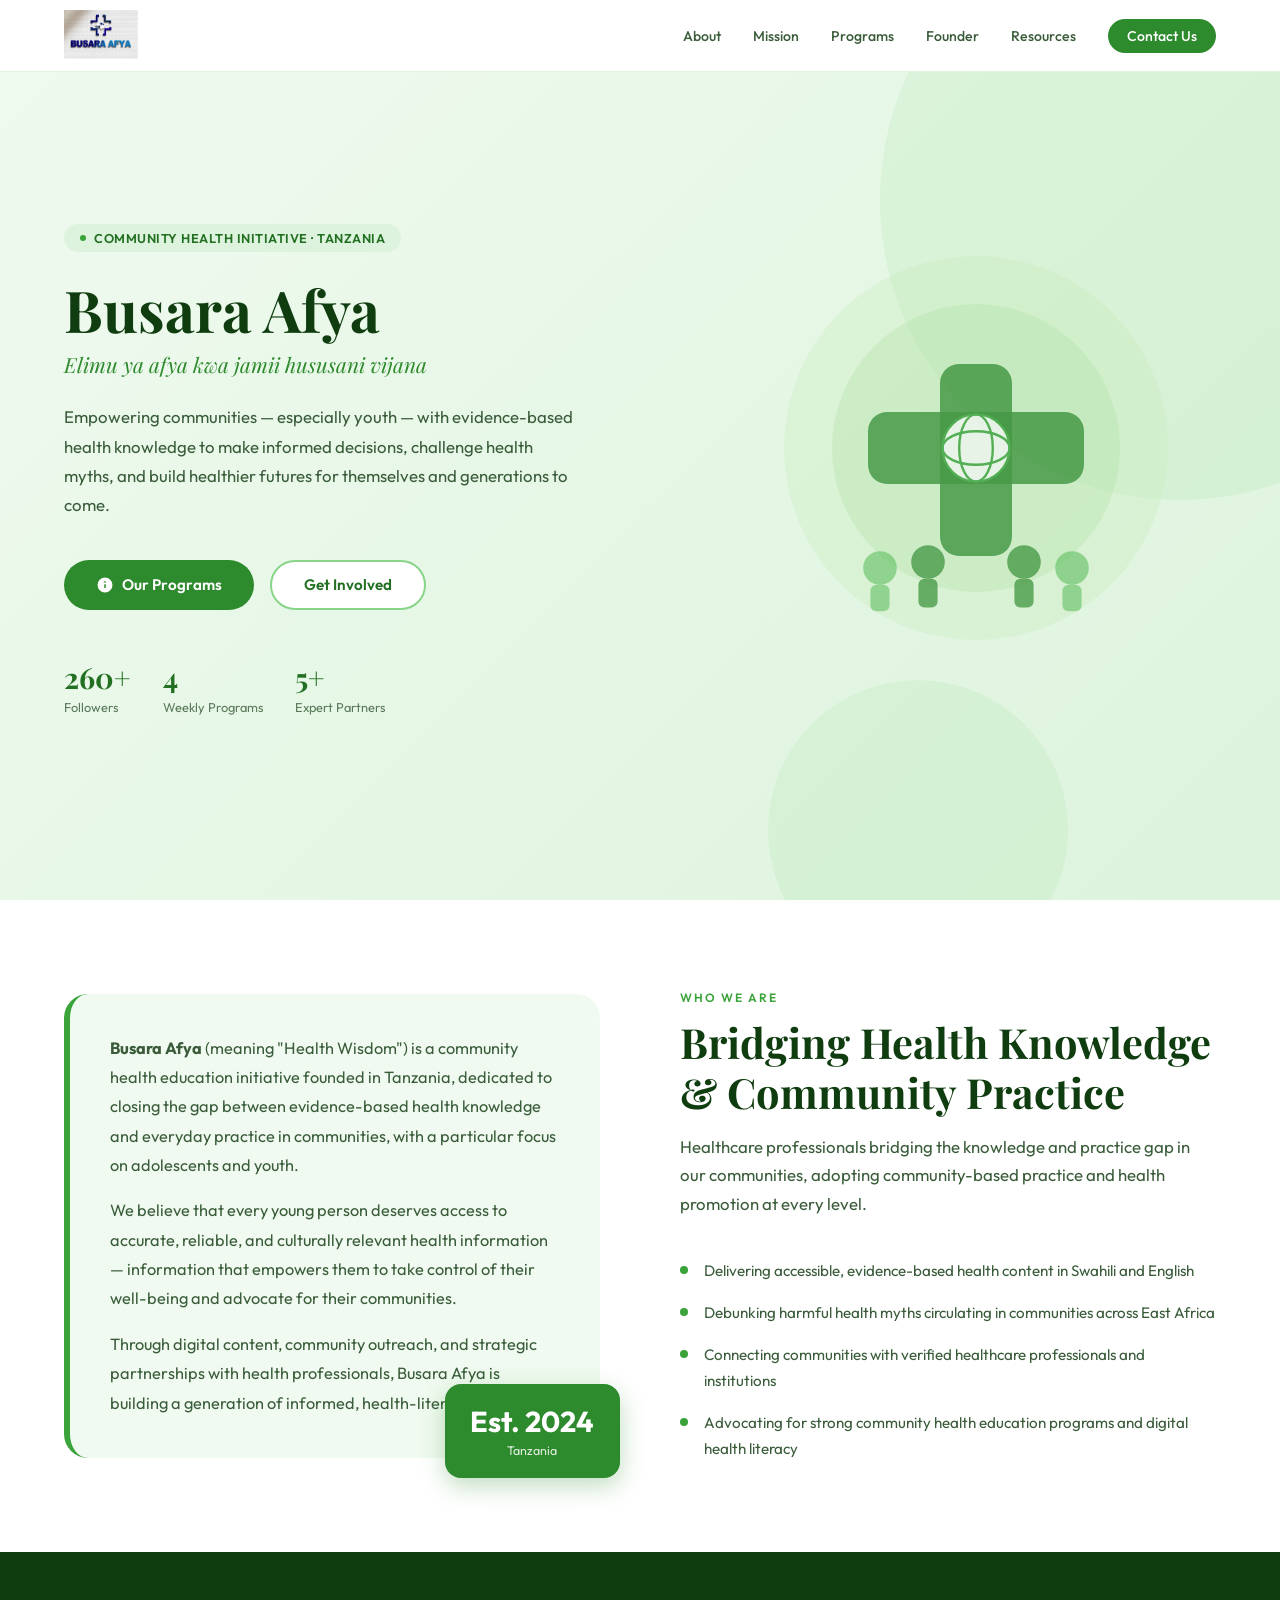
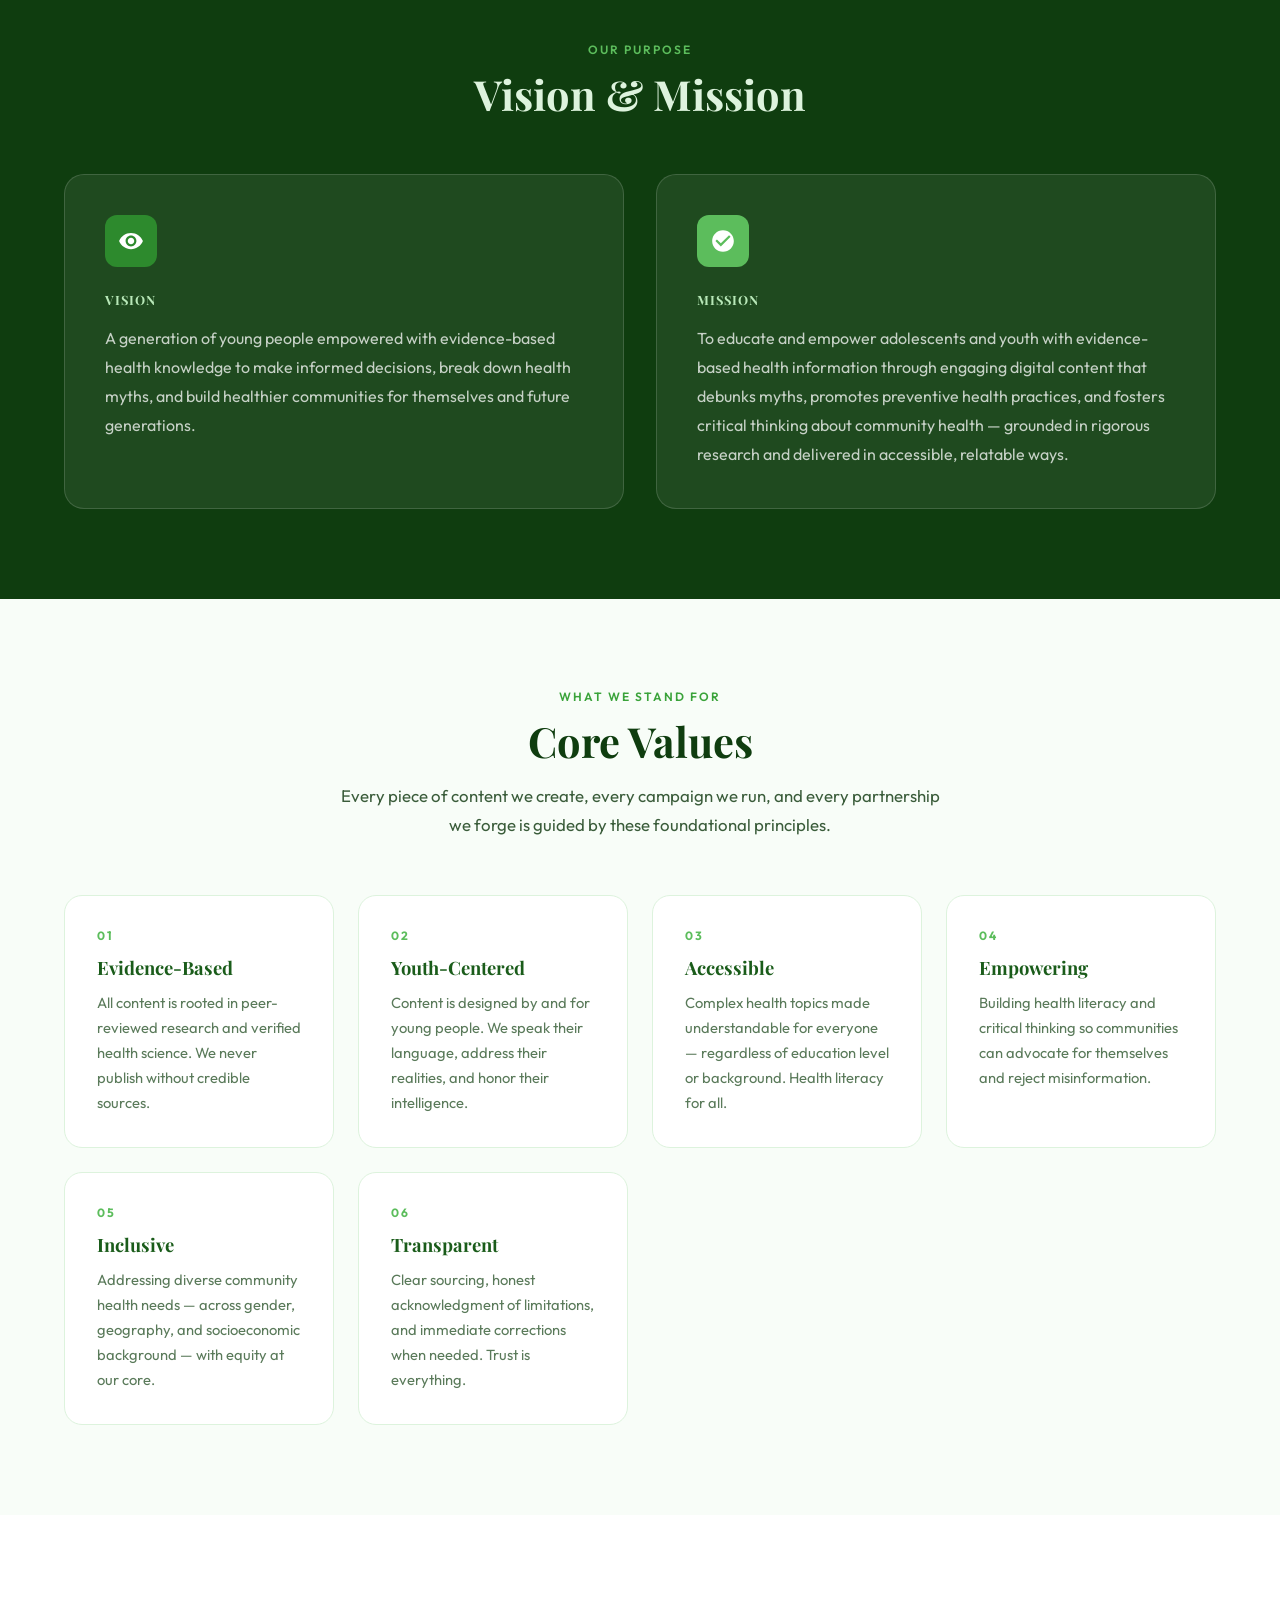
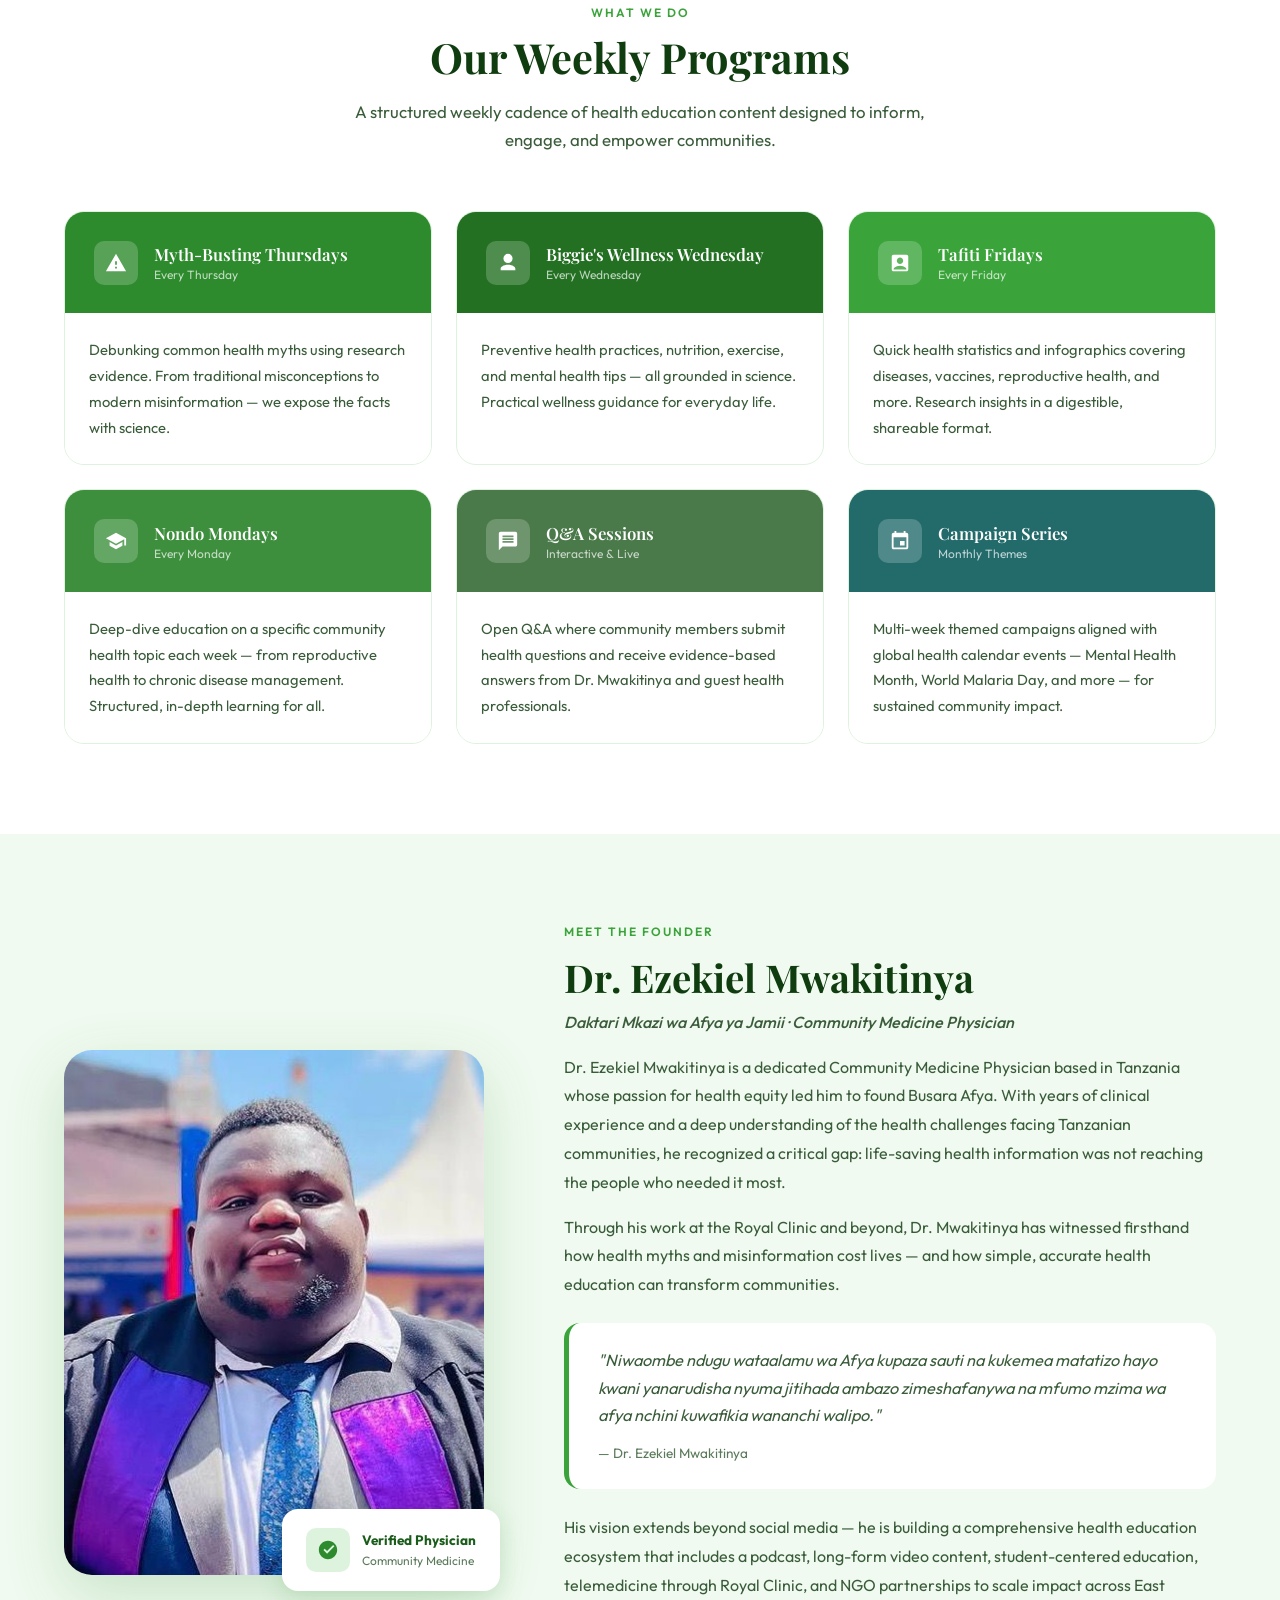
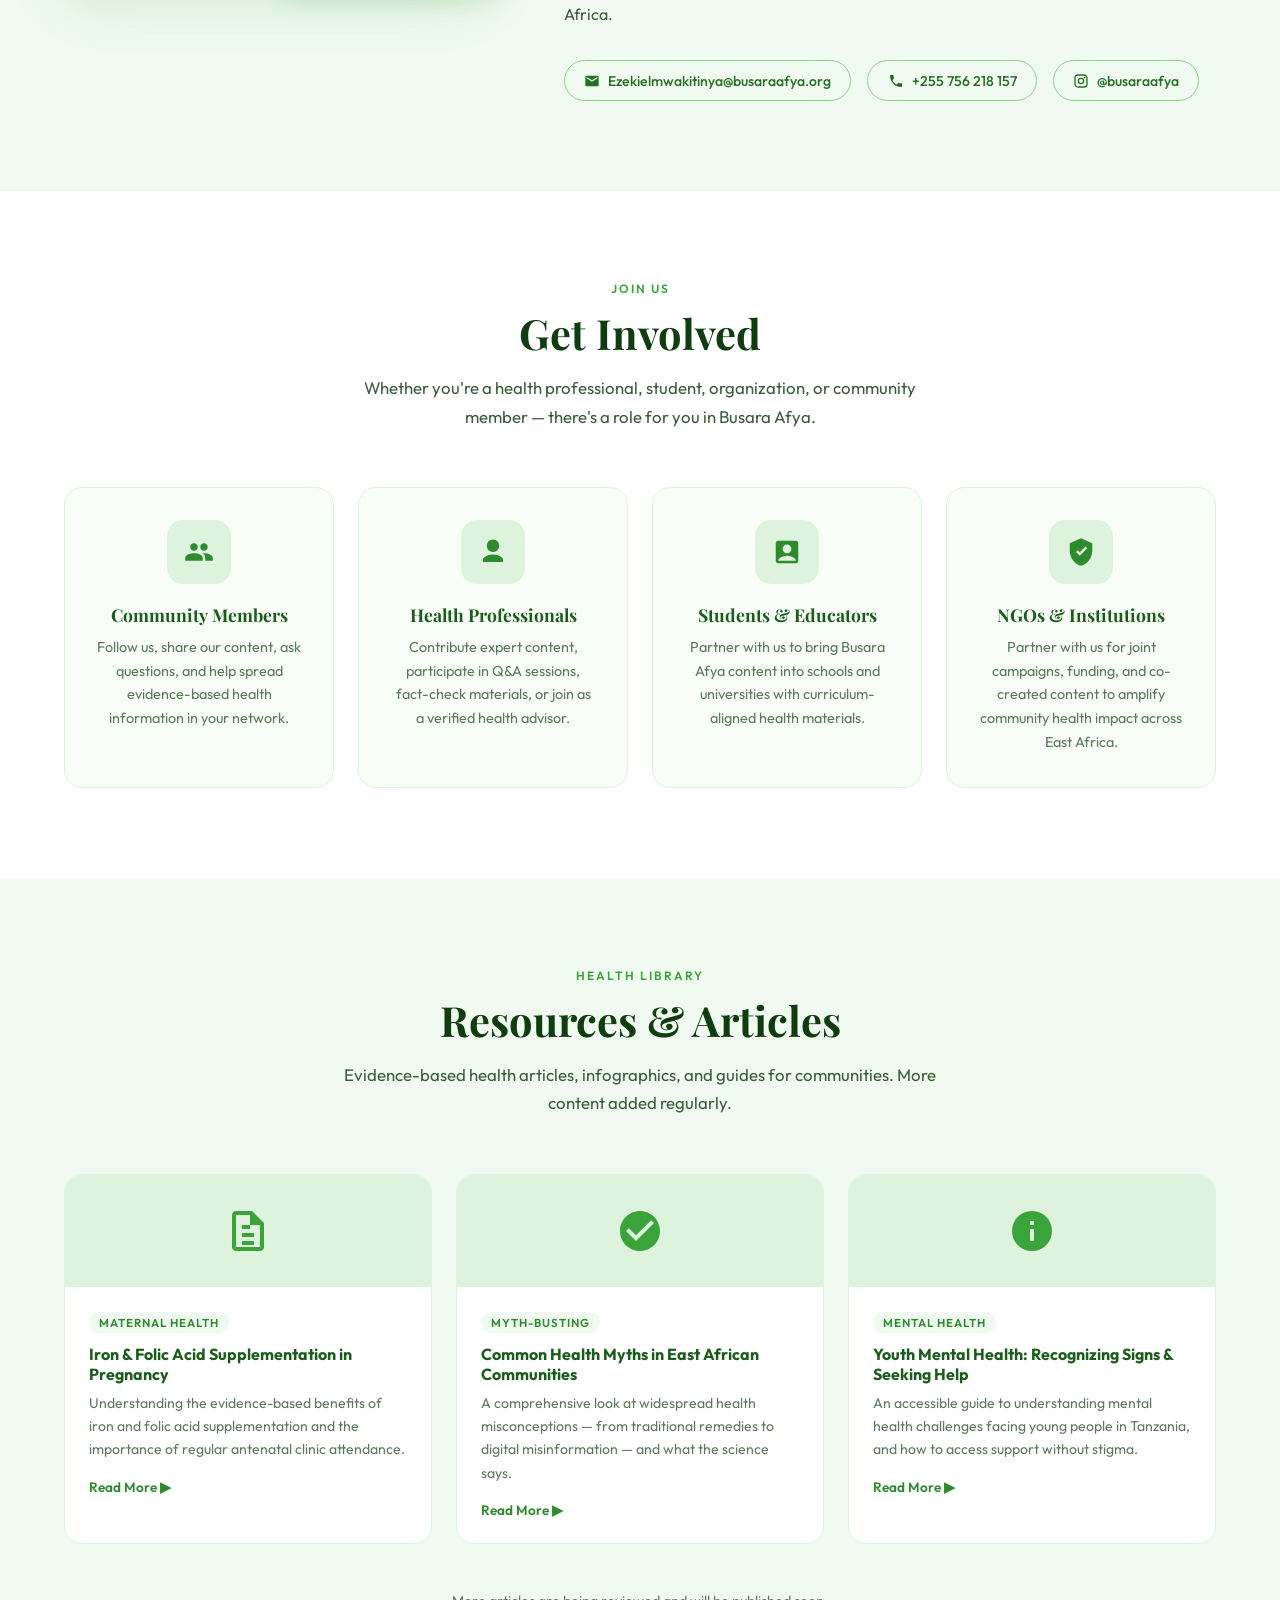
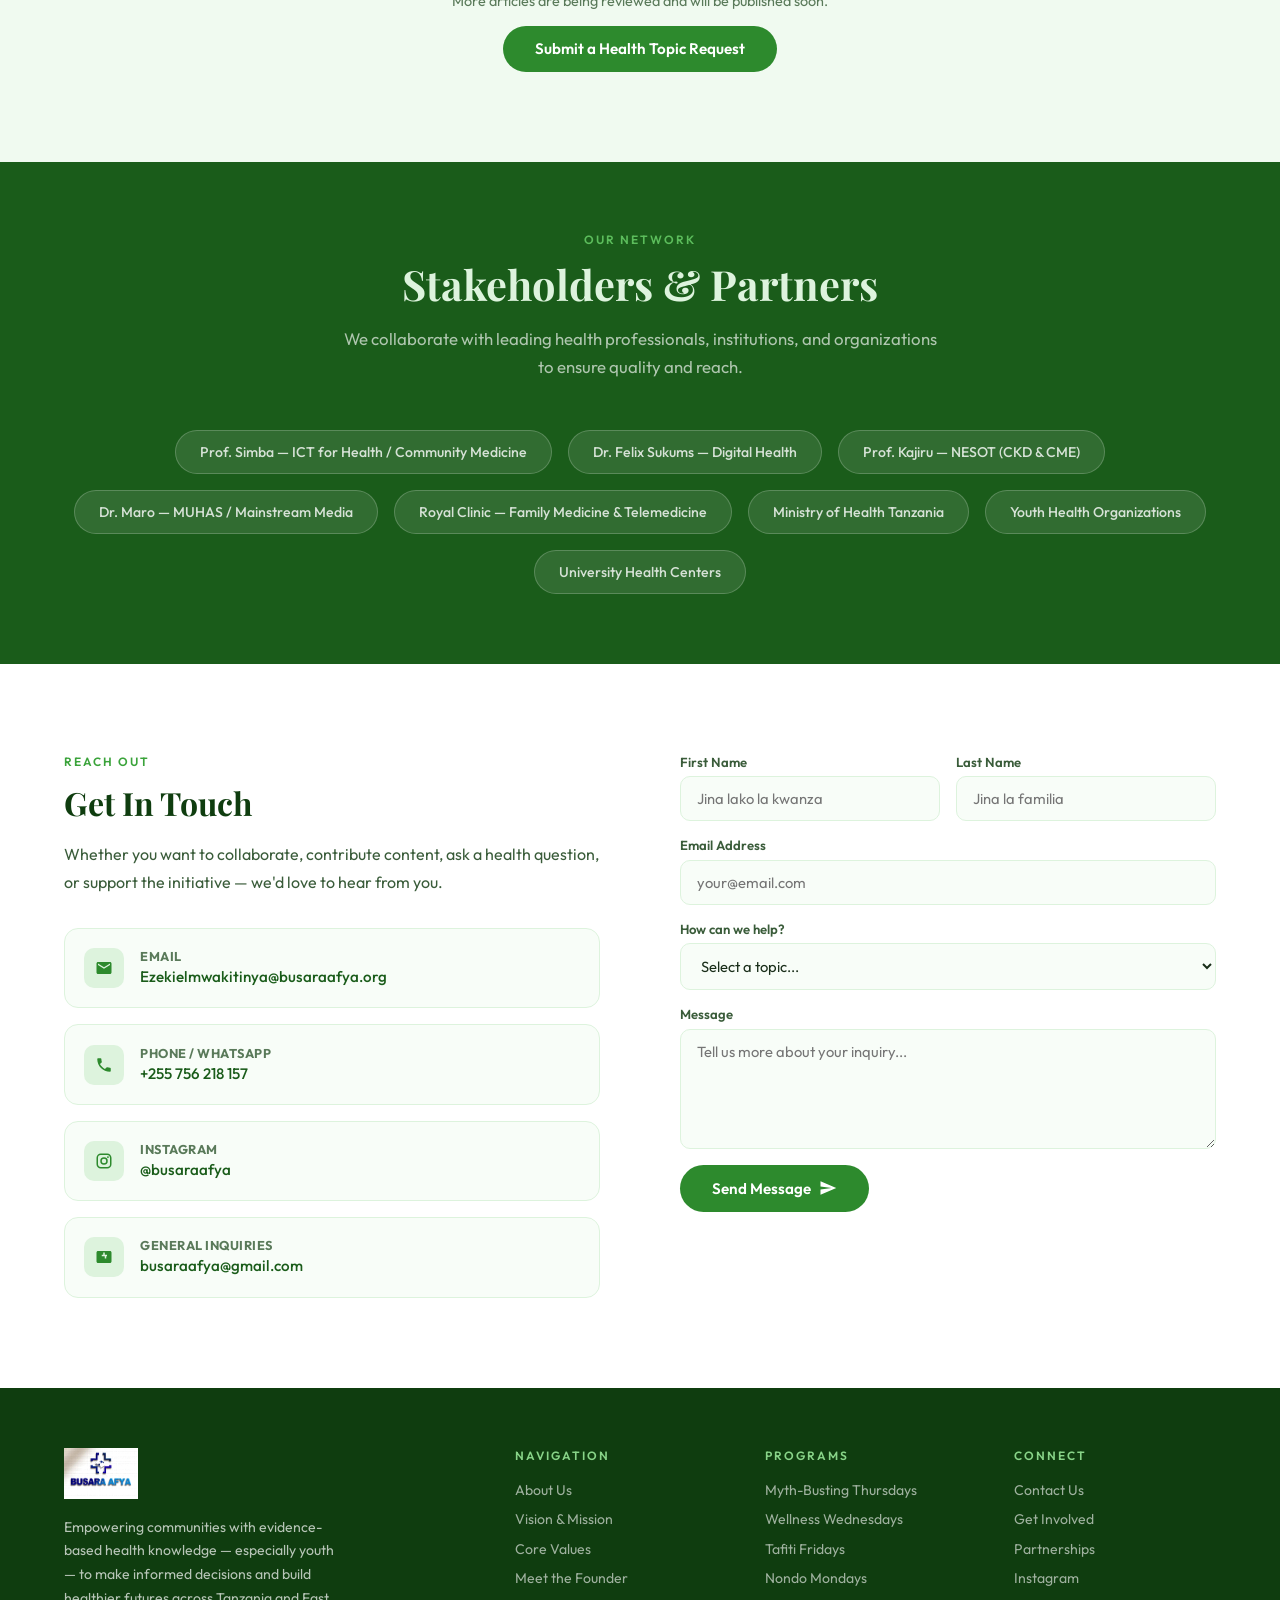
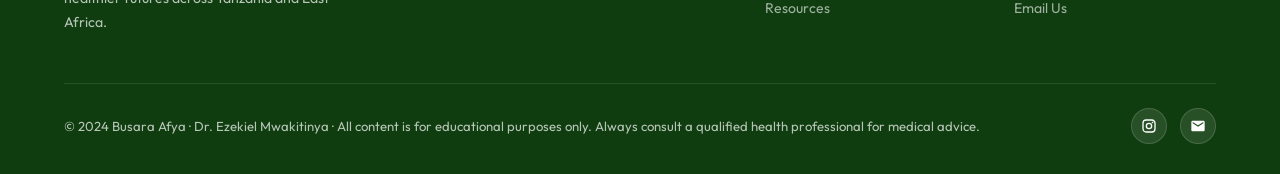
==== index.html @ e585ff17 "Add files via upload" ====
<!DOCTYPE html>
<html lang="en">
<head>
  <meta charset="UTF-8">
  <meta name="viewport" content="width=device-width, initial-scale=1.0">
  <title>Busara Afya – Elimu ya Afya kwa Jamii Hususani Vijana</title>
  <meta name="description" content="Busara Afya – Community health education initiative empowering youth and communities in Tanzania with evidence-based health knowledge. Founded by Dr. Ezekiel Mwakitinya.">
  <link rel="preconnect" href="https://fonts.googleapis.com">
  <link href="https://fonts.googleapis.com/css2?family=Playfair+Display:wght@400;600;700&family=Outfit:wght@300;400;500;600&display=swap" rel="stylesheet">
  <link rel="stylesheet" href="style.css">
</head>
<body>

<!-- ══════════════════════════════════════
     NAVIGATION
══════════════════════════════════════ -->
<nav id="mnav">

  <a href="#home" class="nlogo" aria-label="Busara Afya Home">
    <img src="Logo.jpeg" alt="Busara Afya Logo" class="nlogo-img">
  </a>

  <div class="nlinks" id="nlinks">
    <a href="#about">About</a>
    <a href="#vision">Mission</a>
    <a href="#programs">Programs</a>
    <a href="#founder">Founder</a>
    <a href="#resources">Resources</a>
    <a href="#contact" class="ncta">Contact Us</a>
  </div>

  <div class="nhb" id="hamburger" aria-label="Toggle menu">
    <span></span>
    <span></span>
    <span></span>
  </div>

</nav>


<!-- ══════════════════════════════════════
     HERO
══════════════════════════════════════ -->
<section class="hero" id="home">

  <div class="hbg" style="width:600px; height:600px; right:-200px; top:-100px;"></div>
  <div class="hbg" style="width:300px; height:300px; left:60%; bottom:-80px;"></div>

  <div class="hc">
    <div class="hbadge">
      <span></span>
      Community Health Initiative · Tanzania
    </div>

    <h1>Busara Afya</h1>
    <p class="htag">Elimu ya afya kwa jamii hususani vijana</p>

    <p class="hdesc">
      Empowering communities — especially youth — with evidence-based health knowledge
      to make informed decisions, challenge health myths, and build healthier futures
      for themselves and generations to come.
    </p>

    <div class="hbtns">
      <a href="#programs" class="bp">
        <svg viewBox="0 0 24 24" width="18" height="18" fill="white">
          <path d="M12 2a10 10 0 1 0 0 20A10 10 0 0 0 12 2zm1 14H11V11h2v5zm0-7H11V7h2v2z"/>
        </svg>
        Our Programs
      </a>
      <a href="#contact" class="bs">Get Involved</a>
    </div>

    <div class="hstats">
      <div class="hstat">
        <strong>260+</strong>
        <small>Followers</small>
      </div>
      <div class="hstat">
        <strong>4</strong>
        <small>Weekly Programs</small>
      </div>
      <div class="hstat">
        <strong>5+</strong>
        <small>Expert Partners</small>
      </div>
    </div>
  </div>

  <!-- Hero Illustration -->
  <div class="hvis" aria-hidden="true">
    <svg viewBox="0 0 400 360" xmlns="http://www.w3.org/2000/svg">
      <circle cx="200" cy="180" r="160" fill="#c8ecb8" opacity="0.4"/>
      <circle cx="200" cy="180" r="120" fill="#a8dfa0" opacity="0.35"/>
      <rect x="170" y="110" width="60" height="160" rx="16" fill="#2d8a2d" opacity="0.85"/>
      <rect x="110" y="150" width="180" height="60" rx="16" fill="#2d8a2d" opacity="0.85"/>
      <circle cx="200" cy="180" r="28" fill="white" opacity="0.9"/>
      <ellipse cx="200" cy="180" rx="14" ry="28" fill="none" stroke="#3aa33a" stroke-width="2"/>
      <ellipse cx="200" cy="180" rx="28" ry="14" fill="none" stroke="#3aa33a" stroke-width="2"/>
      <circle cx="200" cy="180" r="28" fill="none" stroke="#3aa33a" stroke-width="2"/>
      <circle cx="120" cy="280" r="14" fill="#5cbd5c" opacity="0.7"/>
      <rect x="112" y="294" width="16" height="22" rx="5" fill="#5cbd5c" opacity="0.7"/>
      <circle cx="160" cy="275" r="14" fill="#2d8a2d" opacity="0.8"/>
      <rect x="152" y="289" width="16" height="24" rx="5" fill="#2d8a2d" opacity="0.8"/>
      <circle cx="240" cy="275" r="14" fill="#2d8a2d" opacity="0.8"/>
      <rect x="232" y="289" width="16" height="24" rx="5" fill="#2d8a2d" opacity="0.8"/>
      <circle cx="280" cy="280" r="14" fill="#5cbd5c" opacity="0.7"/>
      <rect x="272" y="294" width="16" height="22" rx="5" fill="#5cbd5c" opacity="0.7"/>
    </svg>
  </div>

</section>


<!-- ══════════════════════════════════════
     ABOUT
══════════════════════════════════════ -->
<section id="about">
  <div class="agrid">

    <div class="reveal" style="position: relative;">
      <div class="acard">
        <p>
          <strong>Busara Afya</strong> (meaning "Health Wisdom") is a community health education
          initiative founded in Tanzania, dedicated to closing the gap between evidence-based health
          knowledge and everyday practice in communities, with a particular focus on adolescents and youth.
        </p>
        <p>
          We believe that every young person deserves access to accurate, reliable, and culturally relevant
          health information — information that empowers them to take control of their well-being and
          advocate for their communities.
        </p>
        <p>
          Through digital content, community outreach, and strategic partnerships with health professionals,
          Busara Afya is building a generation of informed, health-literate citizens.
        </p>
      </div>
      <div class="afloat">
        <strong>Est. 2024</strong>
        <span>Tanzania</span>
      </div>
    </div>

    <div class="reveal" style="transition-delay: 0.15s;">
      <span class="slbl">Who We Are</span>
      <h2 class="stit">Bridging Health Knowledge &amp; Community Practice</h2>
      <p class="ssub">
        Healthcare professionals bridging the knowledge and practice gap in our communities,
        adopting community-based practice and health promotion at every level.
      </p>

      <div class="about-bullets">
        <div class="about-bullet">
          <div class="about-bullet-dot"></div>
          <p>Delivering accessible, evidence-based health content in Swahili and English</p>
        </div>
        <div class="about-bullet">
          <div class="about-bullet-dot"></div>
          <p>Debunking harmful health myths circulating in communities across East Africa</p>
        </div>
        <div class="about-bullet">
          <div class="about-bullet-dot"></div>
          <p>Connecting communities with verified healthcare professionals and institutions</p>
        </div>
        <div class="about-bullet">
          <div class="about-bullet-dot"></div>
          <p>Advocating for strong community health education programs and digital health literacy</p>
        </div>
      </div>
    </div>

  </div>
</section>


<!-- ══════════════════════════════════════
     VISION & MISSION
══════════════════════════════════════ -->
<section id="vision">

  <div class="sh tc reveal">
    <span class="slbl">Our Purpose</span>
    <h2 class="stit">Vision &amp; Mission</h2>
  </div>

  <div class="vmg">

    <div class="vmc reveal">
      <div class="vmico">
        <svg viewBox="0 0 24 24">
          <path d="M12 4.5C7 4.5 2.73 7.61 1 12c1.73 4.39 6 7.5 11 7.5s9.27-3.11 11-7.5c-1.73-4.39-6-7.5-11-7.5zM12 17c-2.76 0-5-2.24-5-5s2.24-5 5-5 5 2.24 5 5-2.24 5-5 5zm0-8c-1.66 0-3 1.34-3 3s1.34 3 3 3 3-1.34 3-3-1.34-3-3-3z"/>
        </svg>
      </div>
      <h3>Vision</h3>
      <p>
        A generation of young people empowered with evidence-based health knowledge to make informed
        decisions, break down health myths, and build healthier communities for themselves and future generations.
      </p>
    </div>

    <div class="vmc reveal" style="transition-delay: 0.15s;">
      <div class="vmico" style="background: var(--g400);">
        <svg viewBox="0 0 24 24">
          <path d="M12 2C6.48 2 2 6.48 2 12s4.48 10 10 10 10-4.48 10-10S17.52 2 12 2zm-2 15l-5-5 1.41-1.41L10 14.17l7.59-7.59L19 8l-9 9z"/>
        </svg>
      </div>
      <h3>Mission</h3>
      <p>
        To educate and empower adolescents and youth with evidence-based health information through
        engaging digital content that debunks myths, promotes preventive health practices, and fosters
        critical thinking about community health — grounded in rigorous research and delivered in
        accessible, relatable ways.
      </p>
    </div>

  </div>
</section>


<!-- ══════════════════════════════════════
     CORE VALUES
══════════════════════════════════════ -->
<section id="values">

  <div class="sh tc reveal">
    <span class="slbl">What We Stand For</span>
    <h2 class="stit">Core Values</h2>
    <p class="ssub">
      Every piece of content we create, every campaign we run, and every partnership we forge
      is guided by these foundational principles.
    </p>
  </div>

  <div class="valg">
    <div class="valc reveal">
      <span class="vnum">01</span>
      <h3>Evidence-Based</h3>
      <p>All content is rooted in peer-reviewed research and verified health science. We never publish without credible sources.</p>
    </div>
    <div class="valc reveal" style="transition-delay: 0.1s;">
      <span class="vnum">02</span>
      <h3>Youth-Centered</h3>
      <p>Content is designed by and for young people. We speak their language, address their realities, and honor their intelligence.</p>
    </div>
    <div class="valc reveal" style="transition-delay: 0.15s;">
      <span class="vnum">03</span>
      <h3>Accessible</h3>
      <p>Complex health topics made understandable for everyone — regardless of education level or background. Health literacy for all.</p>
    </div>
    <div class="valc reveal" style="transition-delay: 0.2s;">
      <span class="vnum">04</span>
      <h3>Empowering</h3>
      <p>Building health literacy and critical thinking so communities can advocate for themselves and reject misinformation.</p>
    </div>
    <div class="valc reveal" style="transition-delay: 0.25s;">
      <span class="vnum">05</span>
      <h3>Inclusive</h3>
      <p>Addressing diverse community health needs — across gender, geography, and socioeconomic background — with equity at our core.</p>
    </div>
    <div class="valc reveal" style="transition-delay: 0.3s;">
      <span class="vnum">06</span>
      <h3>Transparent</h3>
      <p>Clear sourcing, honest acknowledgment of limitations, and immediate corrections when needed. Trust is everything.</p>
    </div>
  </div>

</section>


<!-- ══════════════════════════════════════
     PROGRAMS
══════════════════════════════════════ -->
<section id="programs">

  <div class="sh tc reveal">
    <span class="slbl">What We Do</span>
    <h2 class="stit">Our Weekly Programs</h2>
    <p class="ssub">
      A structured weekly cadence of health education content designed to inform, engage, and empower communities.
    </p>
  </div>

  <div class="prog-g">

    <div class="prog-c reveal">
      <div class="ph">
        <div class="pico">
          <svg viewBox="0 0 24 24"><path d="M1 21h22L12 2 1 21zm12-3h-2v-2h2v2zm0-4h-2v-4h2v4z"/></svg>
        </div>
        <div>
          <h3>Myth-Busting Thursdays</h3>
          <small>Every Thursday</small>
        </div>
      </div>
      <div class="pb">
        <p>Debunking common health myths using research evidence. From traditional misconceptions to modern
        misinformation — we expose the facts with science.</p>
      </div>
    </div>

    <div class="prog-c reveal" style="transition-delay: 0.1s;">
      <div class="ph a1">
        <div class="pico">
          <svg viewBox="0 0 24 24"><path d="M12 2a5 5 0 1 1 0 10A5 5 0 0 1 12 2zM12 14c-5.33 0-8 2.67-8 4v2h16v-2c0-1.33-2.67-4-8-4z"/></svg>
        </div>
        <div>
          <h3>Biggie's Wellness Wednesday</h3>
          <small>Every Wednesday</small>
        </div>
      </div>
      <div class="pb">
        <p>Preventive health practices, nutrition, exercise, and mental health tips — all grounded in science.
        Practical wellness guidance for everyday life.</p>
      </div>
    </div>

    <div class="prog-c reveal" style="transition-delay: 0.15s;">
      <div class="ph a2">
        <div class="pico">
          <svg viewBox="0 0 24 24"><path d="M19 3H5c-1.1 0-2 .9-2 2v14c0 1.1.9 2 2 2h14c1.1 0 2-.9 2-2V5c0-1.1-.9-2-2-2zm-7 3c1.93 0 3.5 1.57 3.5 3.5S13.93 13 12 13s-3.5-1.57-3.5-3.5S10.07 6 12 6zm7 13H5v-.23c0-.62.28-1.2.76-1.58C7.47 15.82 9.64 15 12 15s4.53.82 6.24 2.19c.48.38.76.97.76 1.58V19z"/></svg>
        </div>
        <div>
          <h3>Tafiti Fridays</h3>
          <small>Every Friday</small>
        </div>
      </div>
      <div class="pb">
        <p>Quick health statistics and infographics covering diseases, vaccines, reproductive health, and more.
        Research insights in a digestible, shareable format.</p>
      </div>
    </div>

    <div class="prog-c reveal" style="transition-delay: 0.2s;">
      <div class="ph a3">
        <div class="pico">
          <svg viewBox="0 0 24 24"><path d="M5 13.18v4L12 21l7-3.82v-4L12 17l-7-3.82zM12 3L1 9l11 6 9-4.91V17h2V9L12 3z"/></svg>
        </div>
        <div>
          <h3>Nondo Mondays</h3>
          <small>Every Monday</small>
        </div>
      </div>
      <div class="pb">
        <p>Deep-dive education on a specific community health topic each week — from reproductive health
        to chronic disease management. Structured, in-depth learning for all.</p>
      </div>
    </div>

    <div class="prog-c reveal" style="transition-delay: 0.25s;">
      <div class="ph a4">
        <div class="pico">
          <svg viewBox="0 0 24 24"><path d="M20 2H4c-1.1 0-2 .9-2 2v18l4-4h14c1.1 0 2-.9 2-2V4c0-1.1-.9-2-2-2zm-2 12H6v-2h12v2zm0-3H6V9h12v2zm0-3H6V6h12v2z"/></svg>
        </div>
        <div>
          <h3>Q&amp;A Sessions</h3>
          <small>Interactive &amp; Live</small>
        </div>
      </div>
      <div class="pb">
        <p>Open Q&amp;A where community members submit health questions and receive evidence-based answers
        from Dr. Mwakitinya and guest health professionals.</p>
      </div>
    </div>

    <div class="prog-c reveal" style="transition-delay: 0.3s;">
      <div class="ph a5">
        <div class="pico">
          <svg viewBox="0 0 24 24"><path d="M17 12h-5v5h5v-5zM16 1v2H8V1H6v2H5c-1.11 0-1.99.9-1.99 2L3 19c0 1.1.89 2 2 2h14c1.1 0 2-.9 2-2V5c0-1.1-.9-2-2-2h-1V1h-2zm3 18H5V8h14v11z"/></svg>
        </div>
        <div>
          <h3>Campaign Series</h3>
          <small>Monthly Themes</small>
        </div>
      </div>
      <div class="pb">
        <p>Multi-week themed campaigns aligned with global health calendar events — Mental Health Month,
        World Malaria Day, and more — for sustained community impact.</p>
      </div>
    </div>

  </div>
</section>


<!-- ══════════════════════════════════════
     FOUNDER
══════════════════════════════════════ -->
<section id="founder">
  <div class="fg">

    <div class="founder-portrait-wrap reveal">
      <img
        src="eze.jpeg"
        alt="Dr. Ezekiel Mwakitinya — Founder of Busara Afya"
        class="founder-photo"
      >
      <div class="fbadge">
        <div class="fbico">
          <svg viewBox="0 0 24 24">
            <path d="M12 2C6.48 2 2 6.48 2 12s4.48 10 10 10 10-4.48 10-10S17.52 2 12 2zm-1 14l-4-4 1.41-1.41L11 13.17l6.59-6.59L19 8l-8 8z"/>
          </svg>
        </div>
        <div class="fbt">
          <strong>Verified Physician</strong>
          <span>Community Medicine</span>
        </div>
      </div>
    </div>

    <div class="fc reveal" style="transition-delay: 0.15s;">
      <span class="slbl">Meet the Founder</span>
      <h2>Dr. Ezekiel Mwakitinya</h2>
      <p class="ftit">Daktari Mkazi wa Afya ya Jamii &middot; Community Medicine Physician</p>

      <p>
        Dr. Ezekiel Mwakitinya is a dedicated Community Medicine Physician based in Tanzania whose passion
        for health equity led him to found Busara Afya. With years of clinical experience and a deep
        understanding of the health challenges facing Tanzanian communities, he recognized a critical gap:
        life-saving health information was not reaching the people who needed it most.
      </p>

      <p>
        Through his work at the Royal Clinic and beyond, Dr. Mwakitinya has witnessed firsthand how health
        myths and misinformation cost lives — and how simple, accurate health education can transform
        communities.
      </p>

      <blockquote class="fq">
        "Niwaombe ndugu wataalamu wa Afya kupaza sauti na kukemea matatizo hayo kwani yanarudisha nyuma
        jitihada ambazo zimeshafanywa na mfumo mzima wa afya nchini kuwafikia wananchi walipo."
        <em class="fq-attr">— Dr. Ezekiel Mwakitinya</em>
      </blockquote>

      <p>
        His vision extends beyond social media — he is building a comprehensive health education ecosystem
        that includes a podcast, long-form video content, student-centered education, telemedicine through
        Royal Clinic, and NGO partnerships to scale impact across East Africa.
      </p>

      <div class="fcon">
        <a href="mailto:Ezekielmwakitinya@busaraafya.org">
          <svg viewBox="0 0 24 24"><path d="M20 4H4c-1.1 0-2 .9-2 2v12c0 1.1.9 2 2 2h16c1.1 0 2-.9 2-2V6c0-1.1-.9-2-2-2zm0 4l-8 5-8-5V6l8 5 8-5v2z"/></svg>
          Ezekielmwakitinya@busaraafya.org
        </a>
        <a href="tel:+255756218157">
          <svg viewBox="0 0 24 24"><path d="M6.62 10.79c1.44 2.83 3.76 5.14 6.59 6.59l2.2-2.2c.27-.27.67-.36 1.02-.24 1.12.37 2.33.57 3.57.57.55 0 1 .45 1 1V20c0 .55-.45 1-1 1-9.39 0-17-7.61-17-17 0-.55.45-1 1-1h3.5c.55 0 1 .45 1 1 0 1.25.2 2.45.57 3.57.11.35.03.74-.25 1.02l-2.2 2.2z"/></svg>
          +255 756 218 157
        </a>
        <a href="https://www.instagram.com/busaraafya" target="_blank" rel="noopener">
          <svg viewBox="0 0 24 24"><path d="M7.8 2h8.4C19.4 2 22 4.6 22 7.8v8.4a5.8 5.8 0 0 1-5.8 5.8H7.8C4.6 22 2 19.4 2 16.2V7.8A5.8 5.8 0 0 1 7.8 2zm-.2 2A3.6 3.6 0 0 0 4 7.6v8.8C4 18.39 5.61 20 7.6 20h8.8a3.6 3.6 0 0 0 3.6-3.6V7.6C20 5.61 18.39 4 16.4 4H7.6zm9.65 1.5a1.25 1.25 0 0 1 1.25 1.25A1.25 1.25 0 0 1 17.25 8 1.25 1.25 0 0 1 16 6.75a1.25 1.25 0 0 1 1.25-1.25zM12 7a5 5 0 0 1 5 5 5 5 0 0 1-5 5 5 5 0 0 1-5-5 5 5 0 0 1 5-5zm0 2a3 3 0 0 0-3 3 3 3 0 0 0 3 3 3 3 0 0 0 3-3 3 3 0 0 0-3-3z"/></svg>
          @busaraafya
        </a>
      </div>
    </div>

  </div>
</section>


<!-- ══════════════════════════════════════
     GET INVOLVED
══════════════════════════════════════ -->
<section id="involved">

  <div class="sh tc reveal">
    <span class="slbl">Join Us</span>
    <h2 class="stit">Get Involved</h2>
    <p class="ssub">
      Whether you're a health professional, student, organization, or community member —
      there's a role for you in Busara Afya.
    </p>
  </div>

  <div class="invg">

    <div class="invc reveal">
      <div class="invico">
        <svg viewBox="0 0 24 24"><path d="M16 11c1.66 0 2.99-1.34 2.99-3S17.66 5 16 5c-1.66 0-3 1.34-3 3s1.34 3 3 3zm-8 0c1.66 0 2.99-1.34 2.99-3S9.66 5 8 5C6.34 5 5 6.34 5 8s1.34 3 3 3zm0 2c-2.33 0-7 1.17-7 3.5V19h14v-2.5c0-2.33-4.67-3.5-7-3.5zm8 0c-.29 0-.62.02-.97.05 1.16.84 1.97 1.97 1.97 3.45V19h6v-2.5c0-2.33-4.67-3.5-7-3.5z"/></svg>
      </div>
      <h3>Community Members</h3>
      <p>Follow us, share our content, ask questions, and help spread evidence-based health information in your network.</p>
    </div>

    <div class="invc reveal" style="transition-delay: 0.1s;">
      <div class="invico">
        <svg viewBox="0 0 24 24"><path d="M12 2a5 5 0 1 1 0 10A5 5 0 0 1 12 2zM12 14c-5.33 0-8 2.67-8 4v2h16v-2c0-1.33-2.67-4-8-4z"/></svg>
      </div>
      <h3>Health Professionals</h3>
      <p>Contribute expert content, participate in Q&amp;A sessions, fact-check materials, or join as a verified health advisor.</p>
    </div>

    <div class="invc reveal" style="transition-delay: 0.15s;">
      <div class="invico">
        <svg viewBox="0 0 24 24"><path d="M19 3H5c-1.1 0-2 .9-2 2v14c0 1.1.9 2 2 2h14c1.1 0 2-.9 2-2V5c0-1.1-.9-2-2-2zm-7 3c1.93 0 3.5 1.57 3.5 3.5S13.93 13 12 13s-3.5-1.57-3.5-3.5S10.07 6 12 6zm7 13H5v-.23c0-.62.28-1.2.76-1.58C7.47 15.82 9.64 15 12 15s4.53.82 6.24 2.19c.48.38.76.97.76 1.58V19z"/></svg>
      </div>
      <h3>Students &amp; Educators</h3>
      <p>Partner with us to bring Busara Afya content into schools and universities with curriculum-aligned health materials.</p>
    </div>

    <div class="invc reveal" style="transition-delay: 0.2s;">
      <div class="invico">
        <svg viewBox="0 0 24 24"><path d="M12 1L3 5v6c0 5.55 3.84 10.74 9 12 5.16-1.26 9-6.45 9-12V5l-9-4zm-1 14l-3-3 1.41-1.41L11 12.17l4.59-4.58L17 9l-6 6z"/></svg>
      </div>
      <h3>NGOs &amp; Institutions</h3>
      <p>Partner with us for joint campaigns, funding, and co-created content to amplify community health impact across East Africa.</p>
    </div>

  </div>
</section>


<!-- ══════════════════════════════════════
     RESOURCES
══════════════════════════════════════ -->
<section id="resources">

  <div class="sh tc reveal">
    <span class="slbl">Health Library</span>
    <h2 class="stit">Resources &amp; Articles</h2>
    <p class="ssub">
      Evidence-based health articles, infographics, and guides for communities.
      More content added regularly.
    </p>
  </div>

  <div class="resg">

    <div class="resc reveal">
      <div class="rest">
        <svg viewBox="0 0 24 24"><path d="M14 2H6c-1.1 0-2 .9-2 2v16c0 1.1.9 2 2 2h12c1.1 0 2-.9 2-2V8l-6-6zm4 18H6V4h7v5h5v11zM9 13h6v2H9zm0 4h6v2H9zm0-8h4v2H9z"/></svg>
      </div>
      <div class="resb">
        <span class="restag">Maternal Health</span>
        <h3>Iron &amp; Folic Acid Supplementation in Pregnancy</h3>
        <p>Understanding the evidence-based benefits of iron and folic acid supplementation and the importance of regular antenatal clinic attendance.</p>
        <button class="rescta">Read More &#9654;</button>
      </div>
    </div>

    <div class="resc reveal" style="transition-delay: 0.1s;">
      <div class="rest">
        <svg viewBox="0 0 24 24"><path d="M12 2C6.48 2 2 6.48 2 12s4.48 10 10 10 10-4.48 10-10S17.52 2 12 2zm-2 15l-5-5 1.41-1.41L10 14.17l7.59-7.59L19 8l-9 9z"/></svg>
      </div>
      <div class="resb">
        <span class="restag">Myth-Busting</span>
        <h3>Common Health Myths in East African Communities</h3>
        <p>A comprehensive look at widespread health misconceptions — from traditional remedies to digital misinformation — and what the science says.</p>
        <button class="rescta">Read More &#9654;</button>
      </div>
    </div>

    <div class="resc reveal" style="transition-delay: 0.15s;">
      <div class="rest">
        <svg viewBox="0 0 24 24"><path d="M12 2a10 10 0 1 0 0 20A10 10 0 0 0 12 2zm1 15h-2v-6h2v6zm0-8h-2V7h2v2z"/></svg>
      </div>
      <div class="resb">
        <span class="restag">Mental Health</span>
        <h3>Youth Mental Health: Recognizing Signs &amp; Seeking Help</h3>
        <p>An accessible guide to understanding mental health challenges facing young people in Tanzania, and how to access support without stigma.</p>
        <button class="rescta">Read More &#9654;</button>
      </div>
    </div>

  </div>

  <div class="res-more reveal">
    <p class="res-note">More articles are being reviewed and will be published soon.</p>
    <a href="#contact" class="bp" style="display: inline-flex;">Submit a Health Topic Request</a>
  </div>

</section>


<!-- ══════════════════════════════════════
     PARTNERS
══════════════════════════════════════ -->
<section id="partners">

  <div class="reveal">
    <span class="slbl">Our Network</span>
    <h2 class="stit">Stakeholders &amp; Partners</h2>
    <p class="ssub">
      We collaborate with leading health professionals, institutions, and organizations
      to ensure quality and reach.
    </p>
  </div>

  <div class="partp reveal" style="transition-delay: 0.15s;">
    <div class="partpill">Prof. Simba — ICT for Health / Community Medicine</div>
    <div class="partpill">Dr. Felix Sukums — Digital Health</div>
    <div class="partpill">Prof. Kajiru — NESOT (CKD &amp; CME)</div>
    <div class="partpill">Dr. Maro — MUHAS / Mainstream Media</div>
    <div class="partpill">Royal Clinic — Family Medicine &amp; Telemedicine</div>
    <div class="partpill">Ministry of Health Tanzania</div>
    <div class="partpill">Youth Health Organizations</div>
    <div class="partpill">University Health Centers</div>
  </div>

</section>


<!-- ══════════════════════════════════════
     CONTACT
══════════════════════════════════════ -->
<section id="contact">
  <div class="cg">

    <div class="ci reveal">
      <span class="slbl">Reach Out</span>
      <h2>Get In Touch</h2>
      <p>
        Whether you want to collaborate, contribute content, ask a health question,
        or support the initiative — we'd love to hear from you.
      </p>

      <div class="citems">
        <div class="citem">
          <div class="cico">
            <svg viewBox="0 0 24 24"><path d="M20 4H4c-1.1 0-2 .9-2 2v12c0 1.1.9 2 2 2h16c1.1 0 2-.9 2-2V6c0-1.1-.9-2-2-2zm0 4l-8 5-8-5V6l8 5 8-5v2z"/></svg>
          </div>
          <div class="citxt">
            <strong>Email</strong>
            <span>Ezekielmwakitinya@busaraafya.org</span>
          </div>
        </div>

        <div class="citem">
          <div class="cico">
            <svg viewBox="0 0 24 24"><path d="M6.62 10.79c1.44 2.83 3.76 5.14 6.59 6.59l2.2-2.2c.27-.27.67-.36 1.02-.24 1.12.37 2.33.57 3.57.57.55 0 1 .45 1 1V20c0 .55-.45 1-1 1-9.39 0-17-7.61-17-17 0-.55.45-1 1-1h3.5c.55 0 1 .45 1 1 0 1.25.2 2.45.57 3.57.11.35.03.74-.25 1.02l-2.2 2.2z"/></svg>
          </div>
          <div class="citxt">
            <strong>Phone / WhatsApp</strong>
            <span>+255 756 218 157</span>
          </div>
        </div>

        <div class="citem">
          <div class="cico">
            <svg viewBox="0 0 24 24"><path d="M7.8 2h8.4C19.4 2 22 4.6 22 7.8v8.4a5.8 5.8 0 0 1-5.8 5.8H7.8C4.6 22 2 19.4 2 16.2V7.8A5.8 5.8 0 0 1 7.8 2zm-.2 2A3.6 3.6 0 0 0 4 7.6v8.8C4 18.39 5.61 20 7.6 20h8.8a3.6 3.6 0 0 0 3.6-3.6V7.6C20 5.61 18.39 4 16.4 4H7.6zm9.65 1.5a1.25 1.25 0 0 1 1.25 1.25A1.25 1.25 0 0 1 17.25 8 1.25 1.25 0 0 1 16 6.75a1.25 1.25 0 0 1 1.25-1.25zM12 7a5 5 0 0 1 5 5 5 5 0 0 1-5 5 5 5 0 0 1-5-5 5 5 0 0 1 5-5zm0 2a3 3 0 0 0-3 3 3 3 0 0 0 3 3 3 3 0 0 0 3-3 3 3 0 0 0-3-3z"/></svg>
          </div>
          <div class="citxt">
            <strong>Instagram</strong>
            <span>@busaraafya</span>
          </div>
        </div>

        <div class="citem">
          <div class="cico">
            <svg viewBox="0 0 24 24"><path d="M20 4H4c-1.1 0-2 .9-2 2v12c0 1.1.9 2 2 2h16c1.1 0 2-.9 2-2V6c0-1.1-.9-2-2-2zm-2 7h-3v3h-2v-3H9V9h2V6h2v3h3v2z"/></svg>
          </div>
          <div class="citxt">
            <strong>General Inquiries</strong>
            <span>busaraafya@gmail.com</span>
          </div>
        </div>
      </div>
    </div>

    <div class="reveal" style="transition-delay: 0.15s;">
      <div class="cform">
        <div class="fr">
          <div class="fg2">
            <label for="first-name">First Name</label>
            <input type="text" id="first-name" placeholder="Jina lako la kwanza">
          </div>
          <div class="fg2">
            <label for="last-name">Last Name</label>
            <input type="text" id="last-name" placeholder="Jina la familia">
          </div>
        </div>
        <div class="fg2">
          <label for="email">Email Address</label>
          <input type="email" id="email" placeholder="your@email.com">
        </div>
        <div class="fg2">
          <label for="topic">How can we help?</label>
          <select id="topic">
            <option value="">Select a topic...</option>
            <option>Partnership Inquiry</option>
            <option>Health Professional Collaboration</option>
            <option>Submit a Health Topic</option>
            <option>Media / Press</option>
            <option>General Question</option>
            <option>Other</option>
          </select>
        </div>
        <div class="fg2">
          <label for="message">Message</label>
          <textarea id="message" placeholder="Tell us more about your inquiry..."></textarea>
        </div>
        <button class="fsub" id="form-submit">
          Send Message
          <svg viewBox="0 0 24 24" width="18" height="18" fill="white">
            <path d="M2 21l21-9L2 3v7l15 2-15 2v7z"/>
          </svg>
        </button>
      </div>
    </div>

  </div>
</section>


<!-- ══════════════════════════════════════
     FOOTER
══════════════════════════════════════ -->
<footer>
  <div class="ftgrid">

    <div class="ftbrand">
      <a href="#home" class="nlogo" aria-label="Busara Afya Home">
        <img src="Logo.jpeg" alt="Busara Afya" class="nlogo-img" style="filter: brightness(1.1);">
      </a>
      <p>
        Empowering communities with evidence-based health knowledge — especially youth —
        to make informed decisions and build healthier futures across Tanzania and East Africa.
      </p>
    </div>

    <div class="ftnav">
      <p class="ftnav-t">Navigation</p>
      <ul>
        <li><a href="#about">About Us</a></li>
        <li><a href="#vision">Vision &amp; Mission</a></li>
        <li><a href="#values">Core Values</a></li>
        <li><a href="#founder">Meet the Founder</a></li>
      </ul>
    </div>

    <div class="ftnav">
      <p class="ftnav-t">Programs</p>
      <ul>
        <li><a href="#programs">Myth-Busting Thursdays</a></li>
        <li><a href="#programs">Wellness Wednesdays</a></li>
        <li><a href="#programs">Tafiti Fridays</a></li>
        <li><a href="#programs">Nondo Mondays</a></li>
        <li><a href="#resources">Resources</a></li>
      </ul>
    </div>

    <div class="ftnav">
      <p class="ftnav-t">Connect</p>
      <ul>
        <li><a href="#contact">Contact Us</a></li>
        <li><a href="#involved">Get Involved</a></li>
        <li><a href="#partners">Partnerships</a></li>
        <li><a href="https://www.instagram.com/busaraafya" target="_blank" rel="noopener">Instagram</a></li>
        <li><a href="mailto:busaraafya@gmail.com">Email Us</a></li>
      </ul>
    </div>

  </div>

  <div class="ftbot">
    <p>
      &copy; 2024 Busara Afya &middot; Dr. Ezekiel Mwakitinya &middot;
      All content is for educational purposes only. Always consult a qualified health professional for medical advice.
    </p>
    <div class="socl">
      <a href="https://www.instagram.com/busaraafya" target="_blank" rel="noopener" class="soc" aria-label="Instagram">
        <svg viewBox="0 0 24 24"><path d="M7.8 2h8.4C19.4 2 22 4.6 22 7.8v8.4a5.8 5.8 0 0 1-5.8 5.8H7.8C4.6 22 2 19.4 2 16.2V7.8A5.8 5.8 0 0 1 7.8 2zm-.2 2A3.6 3.6 0 0 0 4 7.6v8.8C4 18.39 5.61 20 7.6 20h8.8a3.6 3.6 0 0 0 3.6-3.6V7.6C20 5.61 18.39 4 16.4 4H7.6zm9.65 1.5a1.25 1.25 0 0 1 1.25 1.25A1.25 1.25 0 0 1 17.25 8 1.25 1.25 0 0 1 16 6.75a1.25 1.25 0 0 1 1.25-1.25zM12 7a5 5 0 0 1 5 5 5 5 0 0 1-5 5 5 5 0 0 1-5-5 5 5 0 0 1 5-5zm0 2a3 3 0 0 0-3 3 3 3 0 0 0 3 3 3 3 0 0 0 3-3 3 3 0 0 0-3-3z"/></svg>
      </a>
      <a href="mailto:busaraafya@gmail.com" class="soc" aria-label="Email">
        <svg viewBox="0 0 24 24"><path d="M20 4H4c-1.1 0-2 .9-2 2v12c0 1.1.9 2 2 2h16c1.1 0 2-.9 2-2V6c0-1.1-.9-2-2-2zm0 4l-8 5-8-5V6l8 5 8-5v2z"/></svg>
      </a>
    </div>
  </div>

</footer>

<script src="script.js"></script>
</body>
</html>
---- style.css ----
/* ============================================
   BUSARA AFYA — style.css
   Community Health Initiative · Tanzania
   ============================================ */

:root {
  --g900: #0f3d0f;
  --g800: #1a5c1a;
  --g700: #237023;
  --g600: #2d8a2d;
  --g500: #3aa33a;
  --g400: #5cbd5c;
  --g300: #88d488;
  --g200: #b8e8b8;
  --g100: #ddf3dd;
  --g50:  #f0faf0;
  --accent: #7dc940;
  --td: #1a2e1a;
  --tm: #3a5c3a;
  --tl: #5a7a5a;
  --white: #ffffff;
  --ow: #f8fdf8;
}

/* ── RESET ── */
* { margin: 0; padding: 0; box-sizing: border-box; }
html { scroll-behavior: smooth; }
body {
  font-family: 'Outfit', sans-serif;
  background: var(--white);
  color: var(--td);
  overflow-x: hidden;
}

/* ── NAVIGATION ── */
nav {
  position: fixed; top: 0; left: 0; right: 0;
  z-index: 100;
  background: rgba(255, 255, 255, 0.97);
  backdrop-filter: blur(12px);
  border-bottom: 1px solid var(--g100);
  padding: 0 5%;
  display: flex; align-items: center; justify-content: space-between;
  height: 72px;
  transition: box-shadow 0.3s;
}

.nlogo {
  display: flex; align-items: center; gap: 0;
  text-decoration: none;
}

.nlogo-img {
  height: 52px;
  width: auto;
  object-fit: contain;
}

.nlinks {
  display: flex; align-items: center; gap: 2rem;
}

.nlinks a {
  text-decoration: none;
  font-size: 0.88rem; font-weight: 500;
  color: var(--tm);
  transition: color 0.2s;
}

.nlinks a:hover { color: var(--g600); }

.ncta {
  background: var(--g600) !important;
  color: white !important;
  padding: 0.5rem 1.2rem;
  border-radius: 50px;
  font-weight: 500 !important;
}

.ncta:hover { background: var(--g700) !important; }

.nhb {
  display: none;
  flex-direction: column; gap: 5px;
  cursor: pointer;
}

.nhb span {
  width: 24px; height: 2px;
  background: var(--g700);
  border-radius: 2px;
  display: block;
}

/* ── HERO ── */
.hero {
  min-height: 100vh;
  background: linear-gradient(135deg, var(--g50) 0%, #e6f7e6 50%, var(--g100) 100%);
  display: flex; align-items: center;
  padding: 100px 5% 60px;
  position: relative; overflow: hidden;
}

.hbg {
  position: absolute; border-radius: 50%;
  background: var(--g200); opacity: 0.3;
  pointer-events: none;
}

.hc {
  max-width: 640px;
  position: relative; z-index: 2;
  animation: fadeUp 0.9s ease both;
}

.hbadge {
  display: inline-flex; align-items: center; gap: 8px;
  background: var(--g100); color: var(--g700);
  padding: 6px 16px; border-radius: 50px;
  font-size: 0.8rem; font-weight: 600;
  letter-spacing: 0.5px; margin-bottom: 1.5rem;
  text-transform: uppercase;
}

.hbadge span {
  width: 6px; height: 6px;
  border-radius: 50%; background: var(--g500);
}

h1 {
  font-family: 'Playfair Display', serif;
  font-size: clamp(2.4rem, 5vw, 3.6rem);
  font-weight: 700; line-height: 1.15;
  color: var(--g900); margin-bottom: 0.5rem;
}

.htag {
  font-family: 'Playfair Display', serif;
  font-size: clamp(1rem, 2vw, 1.3rem);
  font-style: italic; color: var(--g600);
  margin-bottom: 1.5rem;
}

.hdesc {
  font-size: 1.05rem; line-height: 1.75;
  color: var(--tm); margin-bottom: 2.5rem;
  max-width: 520px;
}

.hbtns { display: flex; gap: 1rem; flex-wrap: wrap; }

.bp {
  background: var(--g600); color: white;
  padding: 0.85rem 2rem; border-radius: 50px;
  text-decoration: none; font-weight: 600; font-size: 0.95rem;
  transition: all 0.25s;
  display: inline-flex; align-items: center; gap: 8px;
}
.bp:hover { background: var(--g700); transform: translateY(-2px); }

.bs {
  background: white; color: var(--g700);
  border: 2px solid var(--g300);
  padding: 0.85rem 2rem; border-radius: 50px;
  text-decoration: none; font-weight: 600; font-size: 0.95rem;
  transition: all 0.25s;
}
.bs:hover { border-color: var(--g500); transform: translateY(-2px); }

.hvis {
  position: absolute; right: 5%; top: 50%;
  transform: translateY(-50%);
  width: clamp(280px, 38vw, 480px);
  animation: fadeIn 1.2s ease both 0.3s;
  opacity: 0.85;
}

.hstats {
  display: flex; gap: 2rem;
  margin-top: 3rem; flex-wrap: wrap;
}

.hstat strong {
  display: block;
  font-size: 1.8rem; font-weight: 700;
  color: var(--g700);
  font-family: 'Playfair Display', serif;
}

.hstat small { font-size: 0.8rem; color: var(--tl); }

/* ── SECTION COMMONS ── */
section { padding: 90px 5%; }

.slbl {
  font-size: 0.75rem; text-transform: uppercase;
  letter-spacing: 2px; color: var(--g500);
  font-weight: 600; margin-bottom: 0.75rem; display: block;
}

.stit {
  font-family: 'Playfair Display', serif;
  font-size: clamp(1.8rem, 3.5vw, 2.6rem);
  font-weight: 700; color: var(--g900);
  line-height: 1.2; margin-bottom: 1rem;
}

.ssub {
  font-size: 1.05rem; color: var(--tm);
  line-height: 1.7; max-width: 600px;
}

.sh { margin-bottom: 3.5rem; }
.tc { text-align: center; }
.tc .ssub { margin: 0 auto; }

/* ── ABOUT ── */
#about { background: var(--white); }

.agrid {
  display: grid;
  grid-template-columns: 1fr 1fr;
  gap: 5rem; align-items: center;
}

.acard {
  background: var(--g50);
  border-radius: 24px; padding: 2.5rem;
  border-left: 6px solid var(--g500);
  position: relative;
}

.acard p {
  font-size: 1.02rem; line-height: 1.8;
  color: var(--tm); margin-bottom: 1rem;
}

.acard p:last-child { margin-bottom: 0; }

.afloat {
  position: absolute; bottom: -20px; right: -20px;
  background: var(--g600); color: white;
  border-radius: 16px; padding: 1.2rem 1.6rem;
  text-align: center;
  box-shadow: 0 8px 24px rgba(45, 138, 45, 0.3);
}

.afloat strong { display: block; font-size: 1.8rem; font-weight: 700; }
.afloat span { font-size: 0.78rem; opacity: 0.85; }

.about-bullets {
  margin-top: 2.5rem;
  display: flex; flex-direction: column; gap: 1rem;
}

.about-bullet {
  display: flex; align-items: flex-start; gap: 1rem;
}

.about-bullet-dot {
  width: 8px; height: 8px; border-radius: 50%;
  background: var(--g500); margin-top: 8px; flex-shrink: 0;
}

.about-bullet p {
  font-size: 0.95rem; color: var(--tm); line-height: 1.7;
}

/* ── VISION / MISSION ── */
#vision { background: var(--g900); }
#vision .stit { color: var(--g100); }
#vision .slbl { color: var(--g400); }

.vmg {
  display: grid; grid-template-columns: 1fr 1fr;
  gap: 2rem;
}

.vmc {
  background: rgba(255, 255, 255, 0.07);
  border: 1px solid rgba(255, 255, 255, 0.15);
  border-radius: 20px; padding: 2.5rem;
}

.vmico {
  width: 52px; height: 52px; border-radius: 12px;
  background: var(--g600);
  display: flex; align-items: center; justify-content: center;
  margin-bottom: 1.5rem;
}

.vmico svg { width: 26px; height: 26px; fill: white; }

.vmc h3 {
  font-family: 'Playfair Display', serif;
  font-size: 0.8rem; color: var(--g200);
  margin-bottom: 1rem;
  letter-spacing: 1px; text-transform: uppercase;
}

.vmc p { font-size: 1rem; line-height: 1.8; color: rgba(255, 255, 255, 0.75); }

/* ── CORE VALUES ── */
#values { background: var(--ow); }

.valg {
  display: grid;
  grid-template-columns: repeat(auto-fit, minmax(260px, 1fr));
  gap: 1.5rem;
}

.valc {
  background: white; border-radius: 18px;
  padding: 2rem;
  border: 1px solid var(--g100);
  transition: all 0.3s;
}

.valc:hover {
  border-color: var(--g300);
  transform: translateY(-4px);
  box-shadow: 0 12px 32px rgba(45, 138, 45, 0.1);
}

.vnum {
  font-size: 0.75rem; font-weight: 700;
  color: var(--g400); letter-spacing: 2px;
  margin-bottom: 0.75rem; display: block;
}

.valc h3 {
  font-family: 'Playfair Display', serif;
  font-size: 1.15rem; color: var(--g800);
  margin-bottom: 0.6rem;
}

.valc p { font-size: 0.92rem; line-height: 1.7; color: var(--tl); }

/* ── PROGRAMS ── */
#programs { background: white; }

.prog-g {
  display: grid;
  grid-template-columns: repeat(auto-fit, minmax(280px, 1fr));
  gap: 1.5rem;
}

.prog-c {
  border-radius: 20px; overflow: hidden;
  border: 1px solid var(--g100);
  transition: all 0.3s;
}

.prog-c:hover {
  box-shadow: 0 16px 40px rgba(45, 138, 45, 0.12);
  transform: translateY(-4px);
}

.ph {
  background: var(--g600); padding: 1.8rem;
  display: flex; align-items: center; gap: 1rem;
}
.ph.a1 { background: var(--g700); }
.ph.a2 { background: var(--g500); }
.ph.a3 { background: #3d8f3d; }
.ph.a4 { background: #4a7a4a; }
.ph.a5 { background: #236b6b; }

.pico {
  width: 44px; height: 44px; border-radius: 10px;
  background: rgba(255, 255, 255, 0.2);
  display: flex; align-items: center; justify-content: center;
  flex-shrink: 0;
}

.pico svg { width: 22px; height: 22px; fill: white; }

.ph h3 {
  font-family: 'Playfair Display', serif;
  font-size: 1.05rem; color: white; font-weight: 600;
}

.ph small {
  display: block; font-size: 0.75rem;
  color: rgba(255, 255, 255, 0.7); margin-top: 2px;
}

.pb { padding: 1.5rem; background: white; }
.pb p { font-size: 0.92rem; line-height: 1.75; color: var(--tm); }

/* ── FOUNDER ── */
#founder { background: var(--g50); }

.fg {
  display: grid;
  grid-template-columns: 420px 1fr;
  gap: 5rem; align-items: center;
}

.founder-portrait-wrap { position: relative; }

.founder-photo {
  width: 100%;
  aspect-ratio: 4 / 5;
  object-fit: cover; object-position: center top;
  border-radius: 28px;
  display: block;
  box-shadow: 0 20px 60px rgba(45, 138, 45, 0.2);
}

.fbadge {
  position: absolute; bottom: -16px; right: -16px;
  background: white; border-radius: 16px;
  padding: 1.2rem 1.5rem;
  box-shadow: 0 8px 24px rgba(45, 138, 45, 0.18);
  display: flex; align-items: center; gap: 12px;
}

.fbico {
  width: 44px; height: 44px; border-radius: 10px;
  background: var(--g100);
  display: flex; align-items: center; justify-content: center;
}

.fbico svg { width: 22px; height: 22px; fill: var(--g600); }

.fbt strong { display: block; font-size: 0.85rem; color: var(--g800); }
.fbt span { font-size: 0.75rem; color: var(--tl); }

.fc h2 {
  font-family: 'Playfair Display', serif;
  font-size: clamp(1.8rem, 3vw, 2.4rem);
  color: var(--g900); margin-bottom: 0.3rem;
}

.ftit {
  font-size: 0.95rem; color: var(--g600);
  font-style: italic; margin-bottom: 1.5rem; font-weight: 500;
}

.fc p {
  font-size: 1rem; line-height: 1.8;
  color: var(--tm); margin-bottom: 1rem;
}

.fq {
  background: white; border-radius: 16px;
  border-left: 5px solid var(--g500);
  padding: 1.5rem 1.8rem; margin: 1.5rem 0;
  font-style: italic; color: var(--tm);
  font-size: 1.02rem; line-height: 1.7;
}

.fq-attr {
  display: block; margin-top: 0.75rem;
  font-size: 0.85rem; color: var(--tl); font-style: normal;
}

.fcon { display: flex; flex-wrap: wrap; gap: 1rem; margin-top: 2rem; }

.fcon a {
  display: flex; align-items: center; gap: 8px;
  padding: 0.65rem 1.2rem; border-radius: 50px;
  text-decoration: none; font-size: 0.88rem; font-weight: 500;
  border: 1.5px solid var(--g300); color: var(--g700);
  transition: all 0.2s;
}

.fcon a:hover {
  background: var(--g600); color: white;
  border-color: var(--g600);
}

.fcon a svg { width: 16px; height: 16px; fill: currentColor; }

/* ── GET INVOLVED ── */
#involved { background: white; }

.invg {
  display: grid;
  grid-template-columns: repeat(auto-fit, minmax(240px, 1fr));
  gap: 1.5rem;
}

.invc {
  background: var(--ow); border-radius: 18px;
  padding: 2rem; text-align: center;
  border: 1px solid var(--g100);
  transition: all 0.3s;
}

.invc:hover {
  border-color: var(--g400);
  box-shadow: 0 8px 24px rgba(45, 138, 45, 0.1);
}

.invico {
  width: 64px; height: 64px; border-radius: 16px;
  background: var(--g100); margin: 0 auto 1.2rem;
  display: flex; align-items: center; justify-content: center;
}

.invico svg { width: 30px; height: 30px; fill: var(--g600); }
.invc h3 { font-family: 'Playfair Display', serif; font-size: 1.1rem; color: var(--g800); margin-bottom: 0.6rem; }
.invc p { font-size: 0.9rem; color: var(--tl); line-height: 1.65; }

/* ── RESOURCES ── */
#resources { background: var(--g50); }

.resg {
  display: grid;
  grid-template-columns: repeat(auto-fit, minmax(300px, 1fr));
  gap: 1.5rem;
}

.resc {
  background: white; border-radius: 18px;
  border: 1px solid var(--g100);
  overflow: hidden; transition: all 0.3s;
}

.resc:hover {
  box-shadow: 0 12px 32px rgba(45, 138, 45, 0.12);
  transform: translateY(-4px);
}

.rest {
  background: var(--g100); padding: 2rem;
  display: flex; align-items: center; justify-content: center;
  min-height: 100px;
}

.rest svg { width: 48px; height: 48px; fill: var(--g500); }

.resb { padding: 1.5rem; }

.restag {
  display: inline-block;
  background: var(--g50); color: var(--g600);
  font-size: 0.72rem; font-weight: 600;
  letter-spacing: 1px; text-transform: uppercase;
  padding: 3px 10px; border-radius: 50px; margin-bottom: 0.7rem;
}

.resb h3 { font-size: 1rem; color: var(--g800); margin-bottom: 0.5rem; }
.resb p { font-size: 0.88rem; color: var(--tl); line-height: 1.65; }

.rescta {
  display: flex; align-items: center; gap: 6px;
  margin-top: 1rem; font-size: 0.85rem;
  color: var(--g600); font-weight: 600;
  cursor: pointer; background: none; border: none; padding: 0;
  font-family: 'Outfit', sans-serif;
}

.res-more {
  text-align: center; margin-top: 3rem;
}

.res-note {
  font-size: 0.9rem; color: var(--tl); margin-bottom: 1rem;
}

/* ── PARTNERS ── */
#partners {
  background: var(--g800); padding: 70px 5%; text-align: center;
}

#partners .stit { color: var(--g100); }
#partners .ssub { color: rgba(255, 255, 255, 0.65); margin: 0 auto; }
#partners .slbl { color: var(--g400); }

.partp {
  display: flex; flex-wrap: wrap; justify-content: center;
  gap: 1rem; margin-top: 3rem;
}

.partpill {
  background: rgba(255, 255, 255, 0.1);
  border: 1px solid rgba(255, 255, 255, 0.2);
  border-radius: 50px; padding: 0.75rem 1.5rem;
  color: rgba(255, 255, 255, 0.8);
  font-size: 0.88rem; font-weight: 500;
}

/* ── CONTACT ── */
#contact { background: white; }

.cg {
  display: grid; grid-template-columns: 1fr 1fr;
  gap: 5rem; align-items: start;
}

.ci h2 {
  font-family: 'Playfair Display', serif;
  font-size: 2rem; color: var(--g900); margin-bottom: 1rem;
}

.ci > p {
  font-size: 1rem; color: var(--tm);
  line-height: 1.75; margin-bottom: 2rem;
}

.citems { display: flex; flex-direction: column; gap: 1rem; }

.citem {
  display: flex; align-items: flex-start; gap: 1rem;
  padding: 1.2rem; border-radius: 14px;
  background: var(--ow); border: 1px solid var(--g100);
}

.cico {
  width: 40px; height: 40px; border-radius: 10px;
  background: var(--g100); flex-shrink: 0;
  display: flex; align-items: center; justify-content: center;
}

.cico svg { width: 18px; height: 18px; fill: var(--g600); }

.citxt strong {
  display: block; font-size: 0.8rem;
  color: var(--tl); margin-bottom: 2px;
  text-transform: uppercase; letter-spacing: 0.5px;
}

.citxt span { font-size: 0.95rem; color: var(--g800); font-weight: 500; }

.cform { display: flex; flex-direction: column; gap: 1rem; }

.fr { display: grid; grid-template-columns: 1fr 1fr; gap: 1rem; }

.fg2 { display: flex; flex-direction: column; gap: 0.4rem; }
.fg2 label { font-size: 0.82rem; font-weight: 600; color: var(--tm); }

.fg2 input,
.fg2 textarea,
.fg2 select {
  padding: 0.75rem 1rem;
  border: 1.5px solid var(--g100);
  border-radius: 10px;
  font-family: 'Outfit', sans-serif;
  font-size: 0.92rem; color: var(--td);
  background: var(--ow);
  transition: border-color 0.2s;
  outline: none; resize: vertical;
}

.fg2 input:focus,
.fg2 textarea:focus,
.fg2 select:focus {
  border-color: var(--g400);
  background: white;
}

.fg2 textarea { min-height: 120px; }

.fsub {
  background: var(--g600); color: white;
  padding: 0.9rem 2rem; border-radius: 50px;
  border: none; font-family: 'Outfit', sans-serif;
  font-size: 0.95rem; font-weight: 600; cursor: pointer;
  transition: all 0.25s; align-self: flex-start;
  display: flex; align-items: center; gap: 8px;
}

.fsub:hover { background: var(--g700); transform: translateY(-2px); }

/* ── FOOTER ── */
footer {
  background: var(--g900);
  color: rgba(255, 255, 255, 0.7);
  padding: 60px 5% 30px;
}

.ftgrid {
  display: grid;
  grid-template-columns: 2fr 1fr 1fr 1fr;
  gap: 3rem; margin-bottom: 3rem;
}

.ftbrand p {
  font-size: 0.88rem; line-height: 1.7;
  margin-top: 1rem; max-width: 280px;
}

.ftnav-t {
  font-size: 0.75rem; text-transform: uppercase;
  letter-spacing: 2px; color: var(--g300);
  font-weight: 600; margin-bottom: 1rem;
}

.ftnav ul {
  list-style: none;
  display: flex; flex-direction: column; gap: 0.6rem;
}

.ftnav ul a {
  text-decoration: none; font-size: 0.88rem;
  color: rgba(255, 255, 255, 0.6);
  transition: color 0.2s;
}

.ftnav ul a:hover { color: var(--g300); }

.ftbot {
  border-top: 1px solid rgba(255, 255, 255, 0.1);
  padding-top: 1.5rem;
  display: flex; justify-content: space-between;
  align-items: center; flex-wrap: wrap; gap: 1rem;
}

.ftbot p { font-size: 0.82rem; }

.socl { display: flex; gap: 0.8rem; }

.soc {
  width: 36px; height: 36px; border-radius: 50%;
  background: rgba(255, 255, 255, 0.1);
  border: 1px solid rgba(255, 255, 255, 0.15);
  display: flex; align-items: center; justify-content: center;
  transition: all 0.2s; text-decoration: none;
}

.soc:hover { background: var(--g600); border-color: var(--g600); }
.soc svg { width: 16px; height: 16px; fill: white; }

/* ── REVEAL ANIMATIONS ── */
.reveal {
  opacity: 0; transform: translateY(28px);
  transition: opacity 0.7s ease, transform 0.7s ease;
}

.reveal.visible { opacity: 1; transform: translateY(0); }

@keyframes fadeUp {
  from { opacity: 0; transform: translateY(30px); }
  to   { opacity: 1; transform: translateY(0); }
}

@keyframes fadeIn {
  from { opacity: 0; }
  to   { opacity: 0.85; }
}

/* ── RESPONSIVE ── */
@media (max-width: 1024px) {
  .fg { grid-template-columns: 340px 1fr; gap: 3rem; }
}

@media (max-width: 900px) {
  .agrid, .vmg, .fg, .cg { grid-template-columns: 1fr; }
  .hvis { display: none; }
  .ftgrid { grid-template-columns: 1fr 1fr; }
  .nlinks { display: none; }
  .nhb { display: flex; }
  .nlinks.open {
    display: flex; flex-direction: column;
    position: fixed; top: 72px; left: 0; right: 0;
    background: white;
    padding: 1.5rem 5%;
    border-bottom: 1px solid var(--g100);
    z-index: 99; gap: 1rem;
  }
  .fbadge { right: 0; }
}

@media (max-width: 600px) {
  section { padding: 60px 5%; }
  .fr { grid-template-columns: 1fr; }
  .ftgrid { grid-template-columns: 1fr; }
  .hstats { gap: 1.5rem; }
  h1 { font-size: 2.2rem; }
  .nlogo-img { height: 42px; }
}
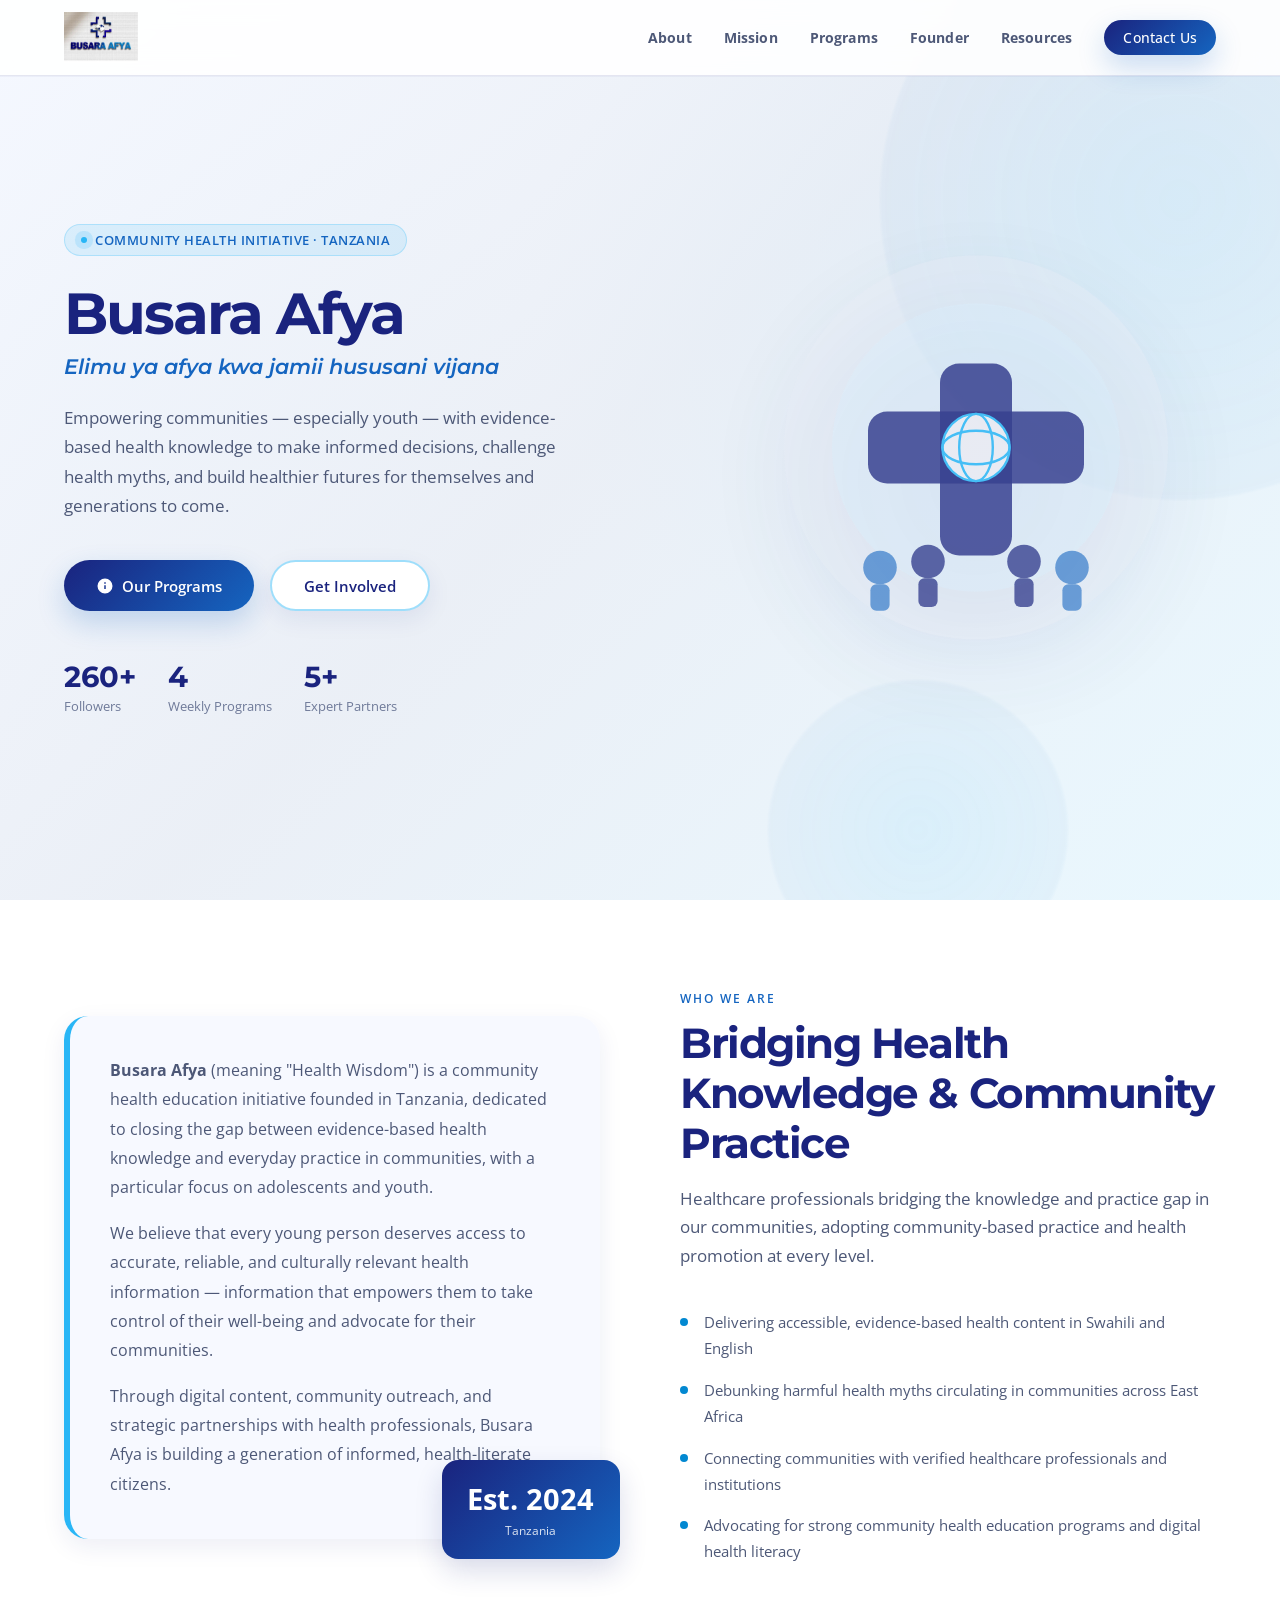
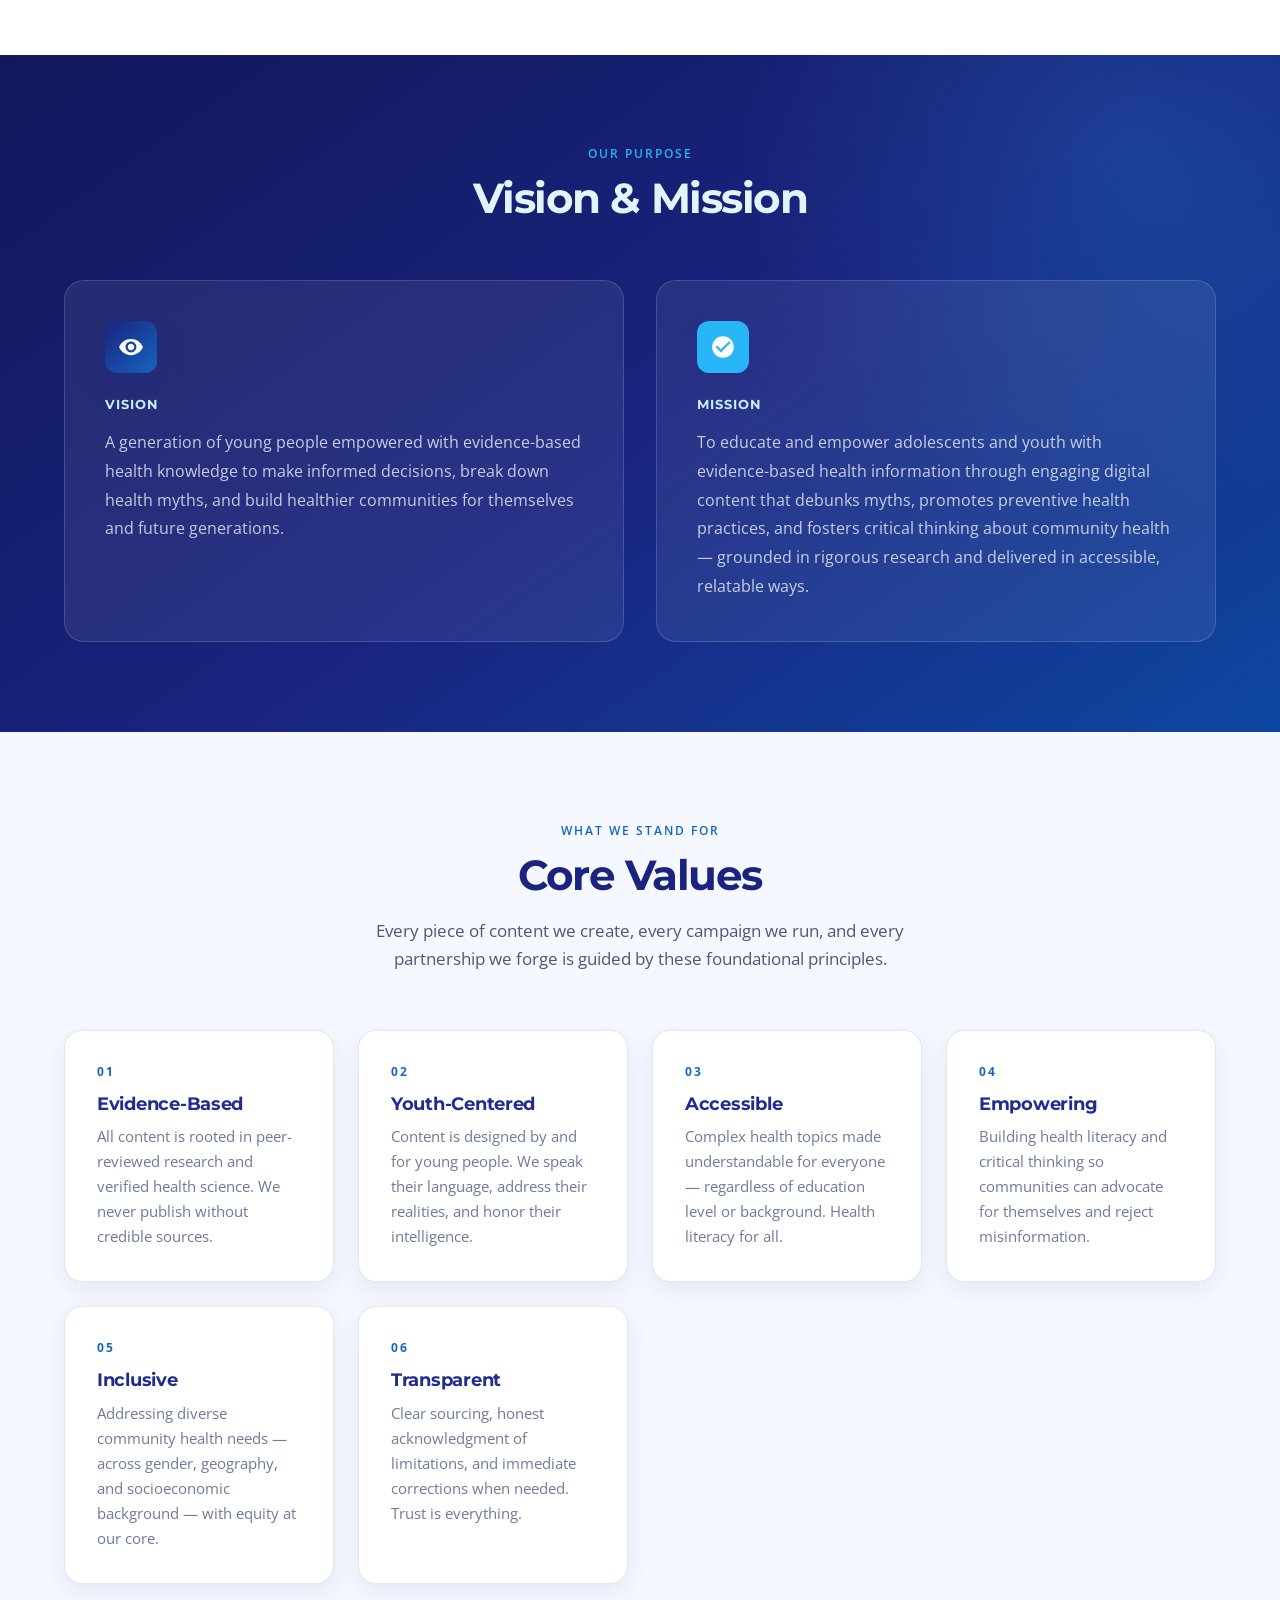
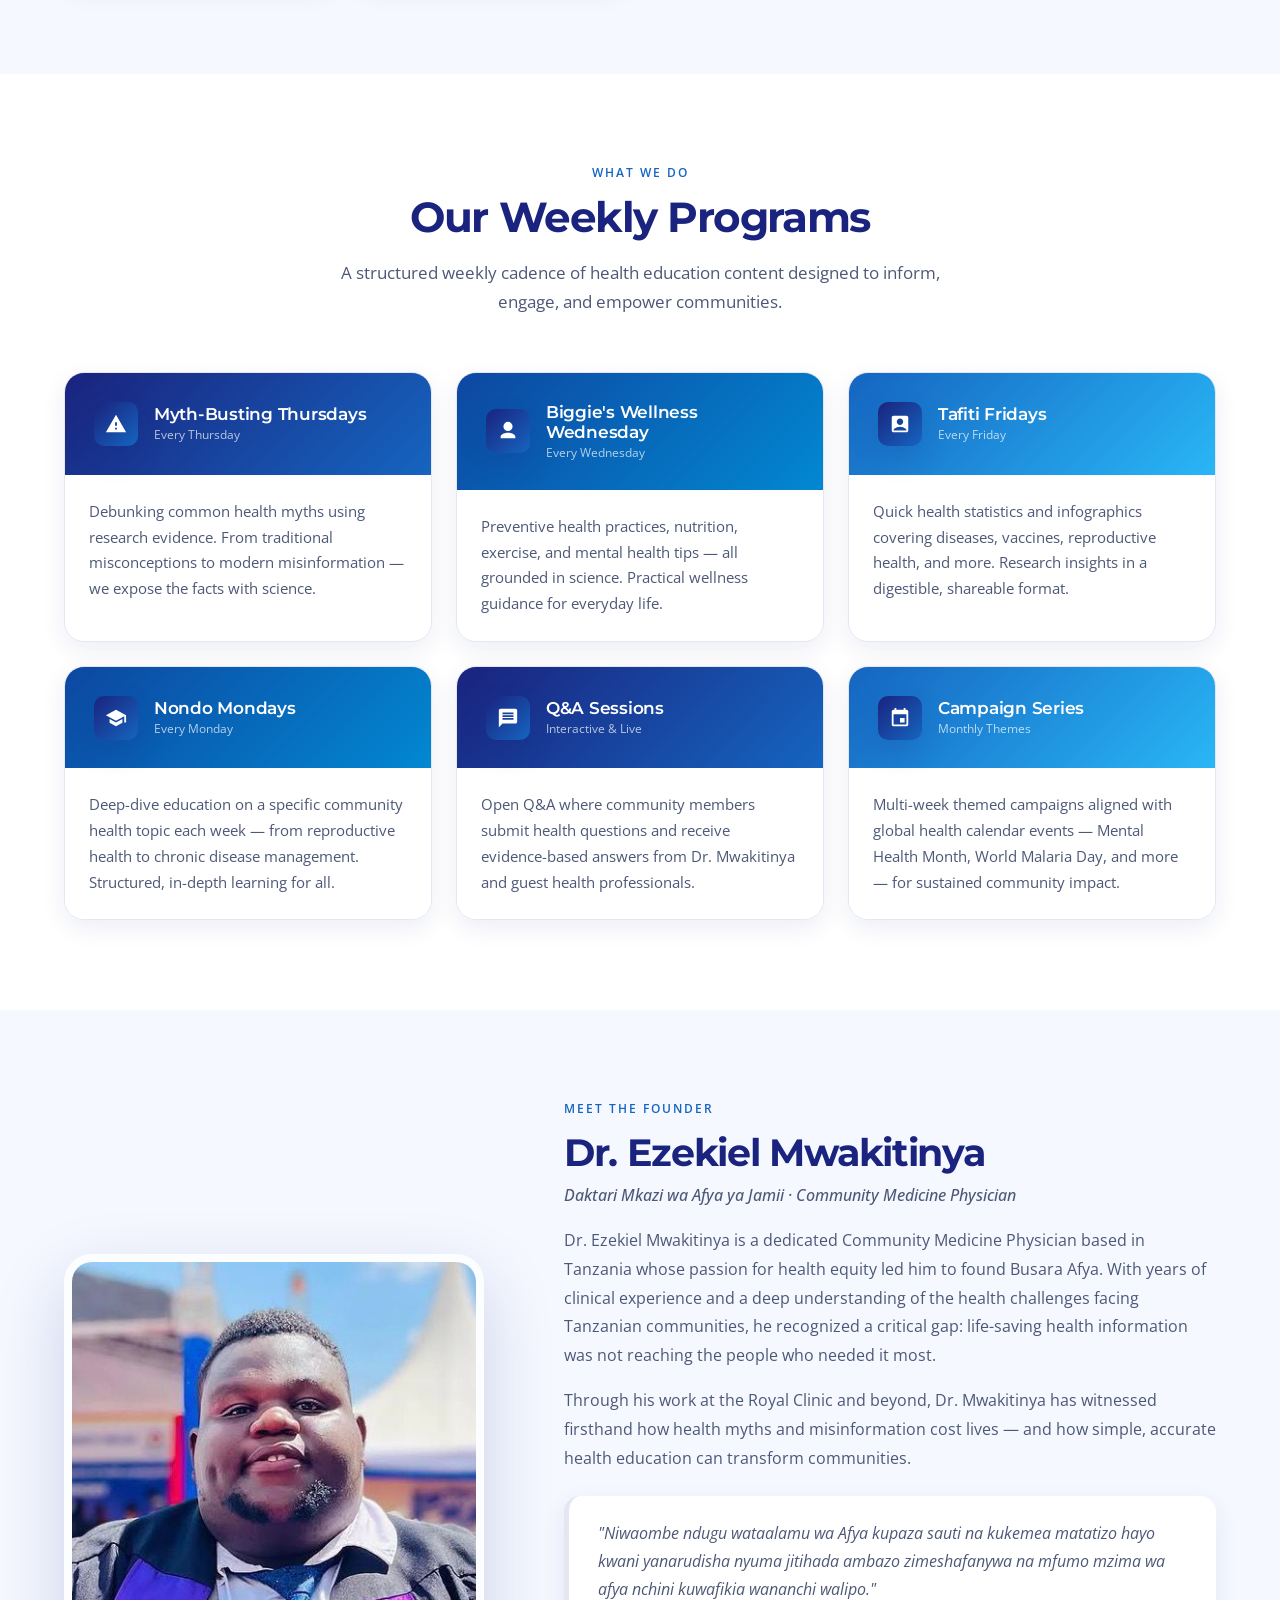
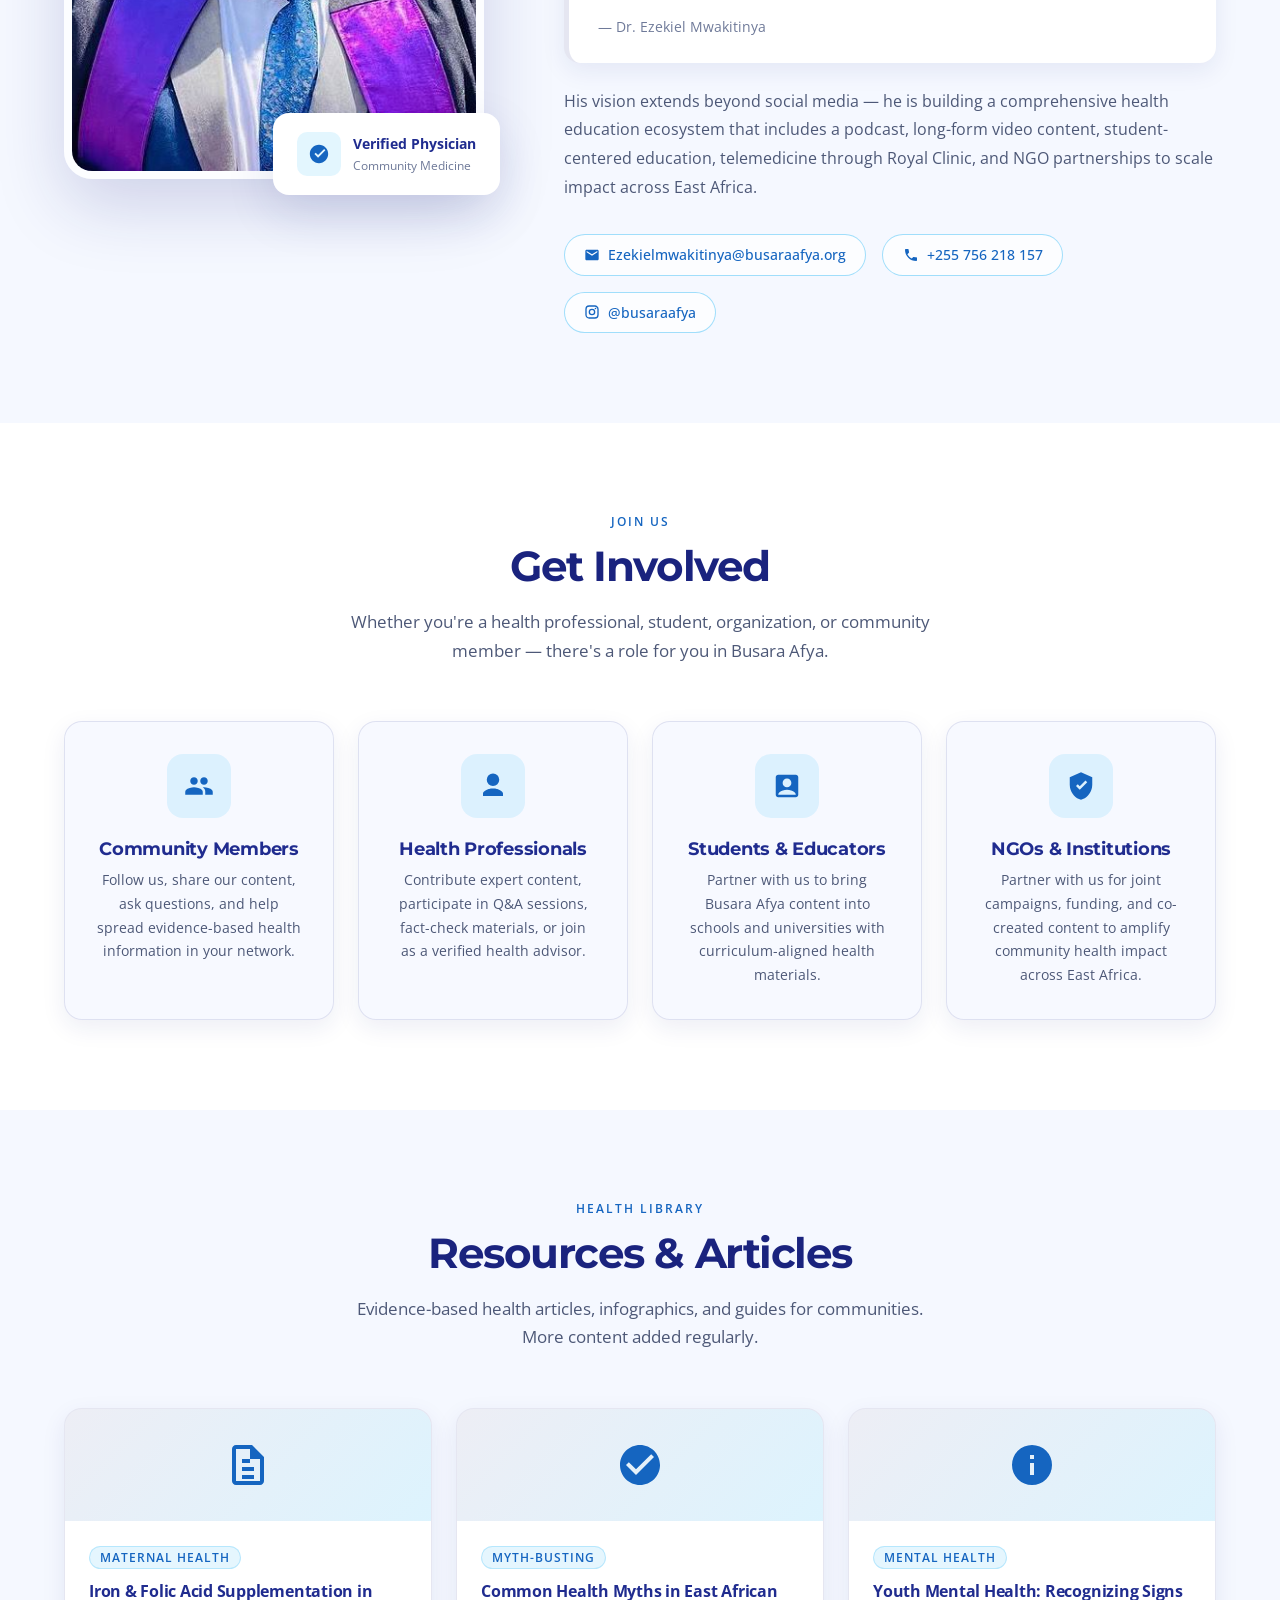
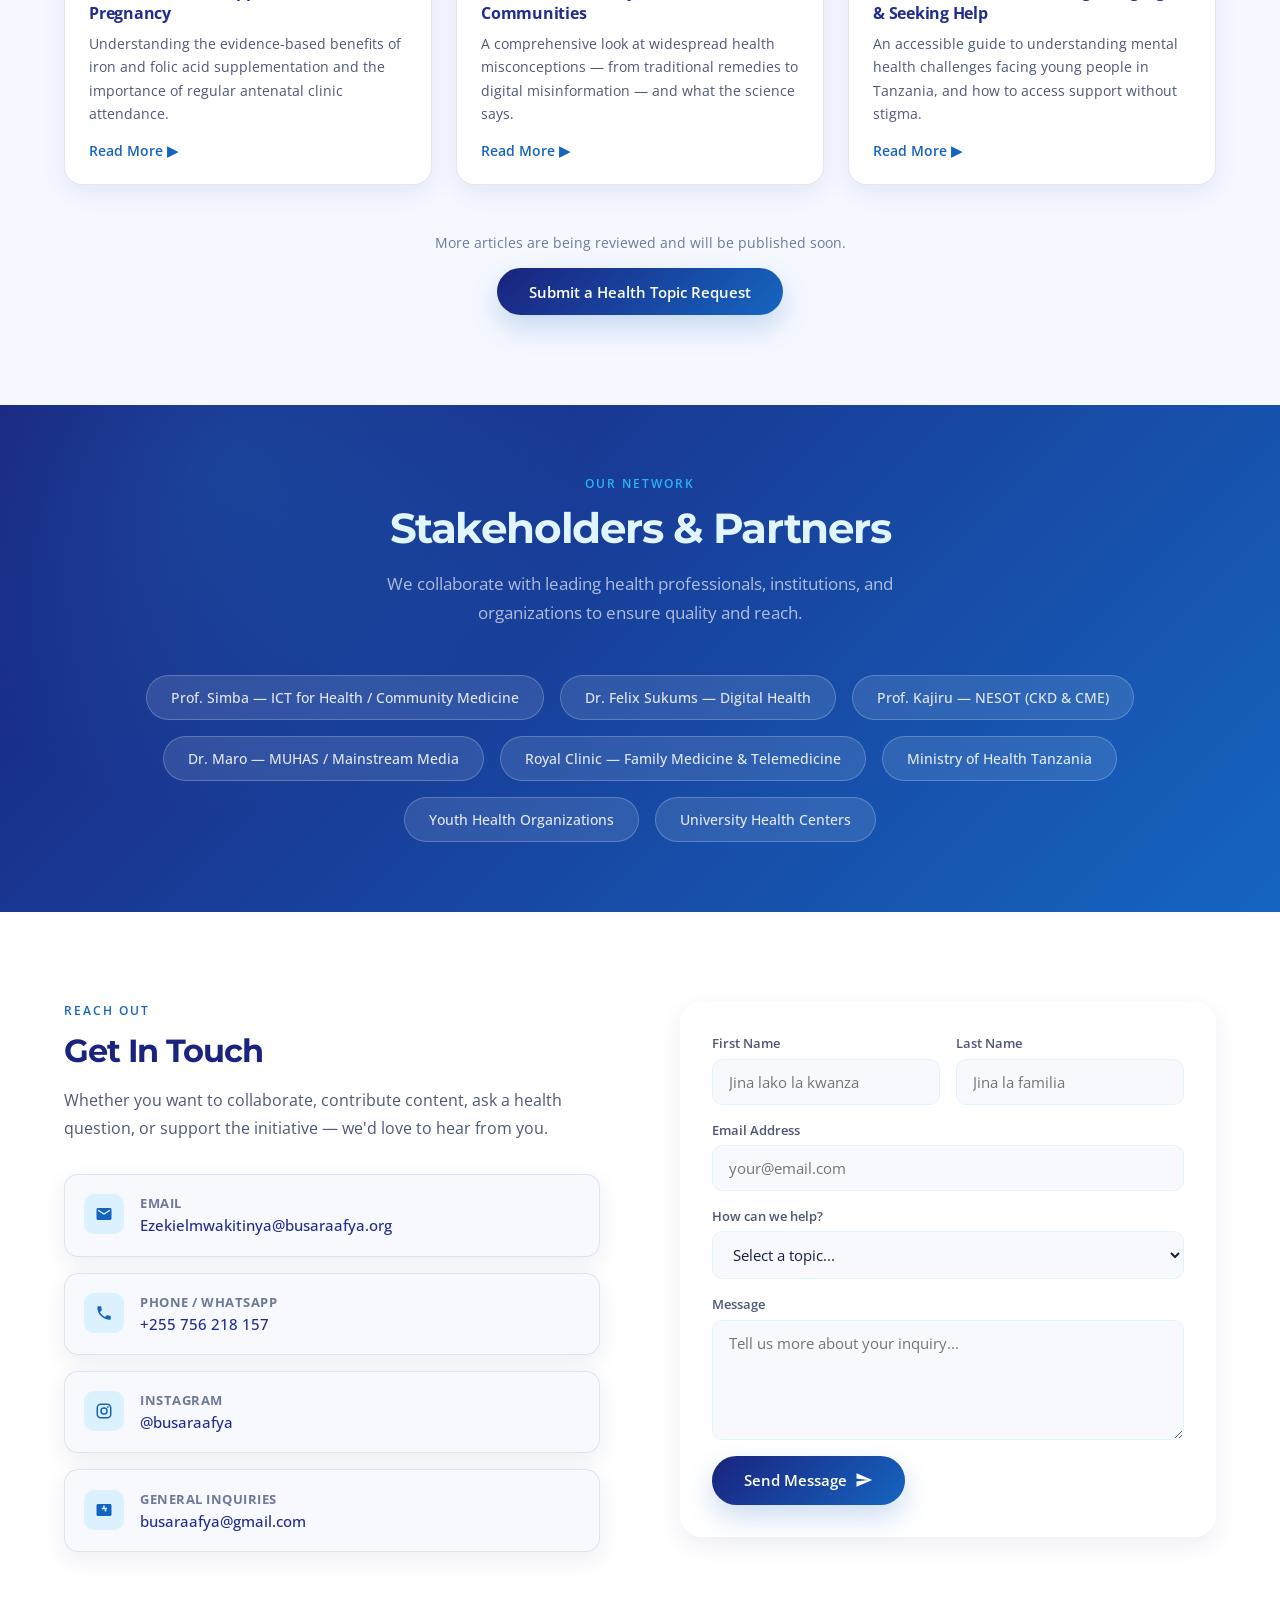
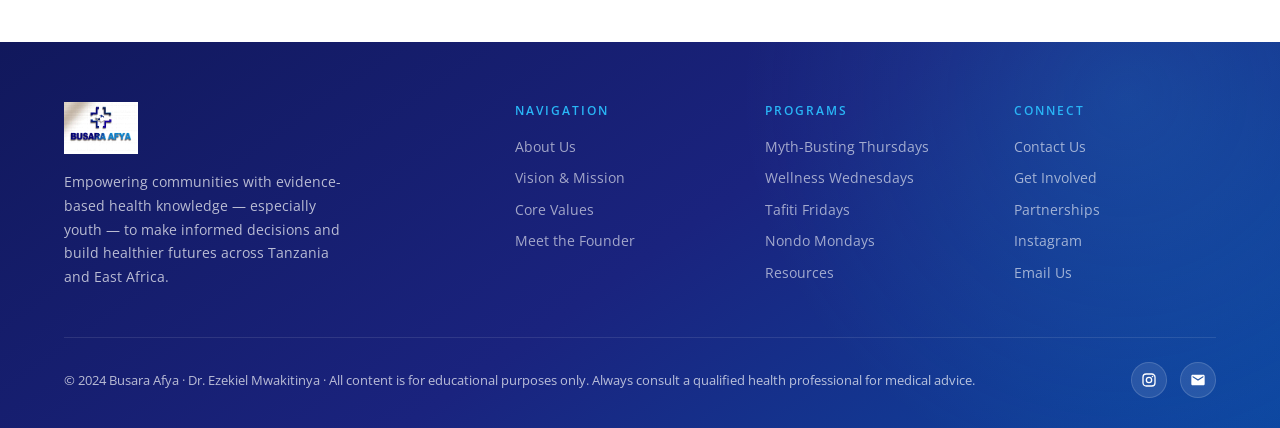
==== commit 5f4d357b: "Update font links and SVG elements in index.html" ====
--- a/index.html
+++ b/index.html
@@ -6,7 +6,7 @@
   <title>Busara Afya – Elimu ya Afya kwa Jamii Hususani Vijana</title>
   <meta name="description" content="Busara Afya – Community health education initiative empowering youth and communities in Tanzania with evidence-based health knowledge. Founded by Dr. Ezekiel Mwakitinya.">
   <link rel="preconnect" href="https://fonts.googleapis.com">
-  <link href="https://fonts.googleapis.com/css2?family=Playfair+Display:wght@400;600;700&family=Outfit:wght@300;400;500;600&display=swap" rel="stylesheet">
+  <link href="https://fonts.googleapis.com/css2?family=Montserrat:wght@600;700;800;900&family=Open+Sans:wght@400;500;600;700&display=swap" rel="stylesheet">
   <link rel="stylesheet" href="style.css">
 </head>
 <body>
@@ -29,11 +29,11 @@
     <a href="#contact" class="ncta">Contact Us</a>
   </div>
 
-  <div class="nhb" id="hamburger" aria-label="Toggle menu">
+  <button class="nhb" id="hamburger" aria-label="Toggle menu" aria-expanded="false" type="button">
     <span></span>
     <span></span>
     <span></span>
-  </div>
+  </button>
 
 </nav>
 
@@ -90,22 +90,22 @@
   <!-- Hero Illustration -->
   <div class="hvis" aria-hidden="true">
     <svg viewBox="0 0 400 360" xmlns="http://www.w3.org/2000/svg">
-      <circle cx="200" cy="180" r="160" fill="#c8ecb8" opacity="0.4"/>
-      <circle cx="200" cy="180" r="120" fill="#a8dfa0" opacity="0.35"/>
-      <rect x="170" y="110" width="60" height="160" rx="16" fill="#2d8a2d" opacity="0.85"/>
-      <rect x="110" y="150" width="180" height="60" rx="16" fill="#2d8a2d" opacity="0.85"/>
+      <circle cx="200" cy="180" r="160" fill="#e8edf5" opacity="0.4"/>
+      <circle cx="200" cy="180" r="120" fill="#d8efff" opacity="0.35"/>
+      <rect x="170" y="110" width="60" height="160" rx="16" fill="#1a237e" opacity="0.85"/>
+      <rect x="110" y="150" width="180" height="60" rx="16" fill="#1a237e" opacity="0.85"/>
       <circle cx="200" cy="180" r="28" fill="white" opacity="0.9"/>
-      <ellipse cx="200" cy="180" rx="14" ry="28" fill="none" stroke="#3aa33a" stroke-width="2"/>
-      <ellipse cx="200" cy="180" rx="28" ry="14" fill="none" stroke="#3aa33a" stroke-width="2"/>
-      <circle cx="200" cy="180" r="28" fill="none" stroke="#3aa33a" stroke-width="2"/>
-      <circle cx="120" cy="280" r="14" fill="#5cbd5c" opacity="0.7"/>
-      <rect x="112" y="294" width="16" height="22" rx="5" fill="#5cbd5c" opacity="0.7"/>
-      <circle cx="160" cy="275" r="14" fill="#2d8a2d" opacity="0.8"/>
-      <rect x="152" y="289" width="16" height="24" rx="5" fill="#2d8a2d" opacity="0.8"/>
-      <circle cx="240" cy="275" r="14" fill="#2d8a2d" opacity="0.8"/>
-      <rect x="232" y="289" width="16" height="24" rx="5" fill="#2d8a2d" opacity="0.8"/>
-      <circle cx="280" cy="280" r="14" fill="#5cbd5c" opacity="0.7"/>
-      <rect x="272" y="294" width="16" height="22" rx="5" fill="#5cbd5c" opacity="0.7"/>
+      <ellipse cx="200" cy="180" rx="14" ry="28" fill="none" stroke="#29b6f6" stroke-width="2"/>
+      <ellipse cx="200" cy="180" rx="28" ry="14" fill="none" stroke="#29b6f6" stroke-width="2"/>
+      <circle cx="200" cy="180" r="28" fill="none" stroke="#29b6f6" stroke-width="2"/>
+      <circle cx="120" cy="280" r="14" fill="#1565c0" opacity="0.7"/>
+      <rect x="112" y="294" width="16" height="22" rx="5" fill="#1565c0" opacity="0.7"/>
+      <circle cx="160" cy="275" r="14" fill="#1a237e" opacity="0.8"/>
+      <rect x="152" y="289" width="16" height="24" rx="5" fill="#1a237e" opacity="0.8"/>
+      <circle cx="240" cy="275" r="14" fill="#1a237e" opacity="0.8"/>
+      <rect x="232" y="289" width="16" height="24" rx="5" fill="#1a237e" opacity="0.8"/>
+      <circle cx="280" cy="280" r="14" fill="#1565c0" opacity="0.7"/>
+      <rect x="272" y="294" width="16" height="22" rx="5" fill="#1565c0" opacity="0.7"/>
     </svg>
   </div>
 
--- a/style.css
+++ b/style.css
@@ -4,29 +4,43 @@
    ============================================ */
 
 :root {
-  --g900: #0f3d0f;
-  --g800: #1a5c1a;
-  --g700: #237023;
-  --g600: #2d8a2d;
-  --g500: #3aa33a;
-  --g400: #5cbd5c;
-  --g300: #88d488;
-  --g200: #b8e8b8;
-  --g100: #ddf3dd;
-  --g50:  #f0faf0;
-  --accent: #7dc940;
-  --td: #1a2e1a;
-  --tm: #3a5c3a;
-  --tl: #5a7a5a;
+  /* Carousel-inspired Busara Afya palette */
+  --navy: #1a237e;
+  --blue: #1565c0;
+  --sky: #29b6f6;
+  --ink: #17213d;
+  --muted: #4d5877;
+  --soft: #e8edf5;
+  --off: #f5f8ff;
   --white: #ffffff;
-  --ow: #f8fdf8;
+
+  /* Legacy variable names retained so existing HTML/JS continues to work */
+  --g900: #1a237e;
+  --g800: #202c8f;
+  --g700: #0d47a1;
+  --g600: #1565c0;
+  --g500: #0288d1;
+  --g400: #29b6f6;
+  --g300: #8bdcff;
+  --g200: #c7efff;
+  --g100: #e1f5fe;
+  --g50:  #f5f8ff;
+  --accent: #29b6f6;
+  --td: #17213d;
+  --tm: #4d5877;
+  --tl: #6f7a99;
+  --ow: #f5f8ff;
+  --border: rgba(26, 35, 126, 0.11);
+  --shadow-sm: 0 8px 24px rgba(26, 35, 126, 0.08);
+  --shadow-md: 0 18px 48px rgba(26, 35, 126, 0.13);
+  --shadow-lg: 0 26px 70px rgba(26, 35, 126, 0.18);
 }
 
 /* ── RESET ── */
 * { margin: 0; padding: 0; box-sizing: border-box; }
 html { scroll-behavior: smooth; }
 body {
-  font-family: 'Outfit', sans-serif;
+  font-family: 'Open Sans', sans-serif;
   background: var(--white);
   color: var(--td);
   overflow-x: hidden;
@@ -128,14 +142,14 @@
 }
 
 h1 {
-  font-family: 'Playfair Display', serif;
+  font-family: 'Montserrat', sans-serif;
   font-size: clamp(2.4rem, 5vw, 3.6rem);
   font-weight: 700; line-height: 1.15;
   color: var(--g900); margin-bottom: 0.5rem;
 }
 
 .htag {
-  font-family: 'Playfair Display', serif;
+  font-family: 'Montserrat', sans-serif;
   font-size: clamp(1rem, 2vw, 1.3rem);
   font-style: italic; color: var(--g600);
   margin-bottom: 1.5rem;
@@ -184,7 +198,7 @@
   display: block;
   font-size: 1.8rem; font-weight: 700;
   color: var(--g700);
-  font-family: 'Playfair Display', serif;
+  font-family: 'Montserrat', sans-serif;
 }
 
 .hstat small { font-size: 0.8rem; color: var(--tl); }
@@ -199,7 +213,7 @@
 }
 
 .stit {
-  font-family: 'Playfair Display', serif;
+  font-family: 'Montserrat', sans-serif;
   font-size: clamp(1.8rem, 3.5vw, 2.6rem);
   font-weight: 700; color: var(--g900);
   line-height: 1.2; margin-bottom: 1rem;
@@ -292,7 +306,7 @@
 .vmico svg { width: 26px; height: 26px; fill: white; }
 
 .vmc h3 {
-  font-family: 'Playfair Display', serif;
+  font-family: 'Montserrat', sans-serif;
   font-size: 0.8rem; color: var(--g200);
   margin-bottom: 1rem;
   letter-spacing: 1px; text-transform: uppercase;
@@ -329,7 +343,7 @@
 }
 
 .valc h3 {
-  font-family: 'Playfair Display', serif;
+  font-family: 'Montserrat', sans-serif;
   font-size: 1.15rem; color: var(--g800);
   margin-bottom: 0.6rem;
 }
@@ -376,7 +390,7 @@
 .pico svg { width: 22px; height: 22px; fill: white; }
 
 .ph h3 {
-  font-family: 'Playfair Display', serif;
+  font-family: 'Montserrat', sans-serif;
   font-size: 1.05rem; color: white; font-weight: 600;
 }
 
@@ -428,7 +442,7 @@
 .fbt span { font-size: 0.75rem; color: var(--tl); }
 
 .fc h2 {
-  font-family: 'Playfair Display', serif;
+  font-family: 'Montserrat', sans-serif;
   font-size: clamp(1.8rem, 3vw, 2.4rem);
   color: var(--g900); margin-bottom: 0.3rem;
 }
@@ -501,7 +515,7 @@
 }
 
 .invico svg { width: 30px; height: 30px; fill: var(--g600); }
-.invc h3 { font-family: 'Playfair Display', serif; font-size: 1.1rem; color: var(--g800); margin-bottom: 0.6rem; }
+.invc h3 { font-family: 'Montserrat', sans-serif; font-size: 1.1rem; color: var(--g800); margin-bottom: 0.6rem; }
 .invc p { font-size: 0.9rem; color: var(--tl); line-height: 1.65; }
 
 /* ── RESOURCES ── */
@@ -550,7 +564,7 @@
   margin-top: 1rem; font-size: 0.85rem;
   color: var(--g600); font-weight: 600;
   cursor: pointer; background: none; border: none; padding: 0;
-  font-family: 'Outfit', sans-serif;
+  font-family: 'Open Sans', sans-serif;
 }
 
 .res-more {
@@ -592,7 +606,7 @@
 }
 
 .ci h2 {
-  font-family: 'Playfair Display', serif;
+  font-family: 'Montserrat', sans-serif;
   font-size: 2rem; color: var(--g900); margin-bottom: 1rem;
 }
 
@@ -638,7 +652,7 @@
   padding: 0.75rem 1rem;
   border: 1.5px solid var(--g100);
   border-radius: 10px;
-  font-family: 'Outfit', sans-serif;
+  font-family: 'Open Sans', sans-serif;
   font-size: 0.92rem; color: var(--td);
   background: var(--ow);
   transition: border-color 0.2s;
@@ -657,7 +671,7 @@
 .fsub {
   background: var(--g600); color: white;
   padding: 0.9rem 2rem; border-radius: 50px;
-  border: none; font-family: 'Outfit', sans-serif;
+  border: none; font-family: 'Open Sans', sans-serif;
   font-size: 0.95rem; font-weight: 600; cursor: pointer;
   transition: all 0.25s; align-self: flex-start;
   display: flex; align-items: center; gap: 8px;
@@ -772,3 +786,301 @@
   h1 { font-size: 2.2rem; }
   .nlogo-img { height: 42px; }
 }
+
+/* =====================================================
+   PROFESSIONAL UI/UX REFINEMENTS — Carousel palette
+   ===================================================== */
+body {
+  background:
+    radial-gradient(circle at 8% 4%, rgba(41, 182, 246, 0.09), transparent 26rem),
+    radial-gradient(circle at 92% 0%, rgba(26, 35, 126, 0.08), transparent 28rem),
+    var(--white);
+  color: var(--td);
+  text-rendering: optimizeLegibility;
+  -webkit-font-smoothing: antialiased;
+}
+
+::selection { background: rgba(41, 182, 246, 0.28); color: var(--navy); }
+
+nav {
+  height: 76px;
+  background: rgba(255, 255, 255, 0.9);
+  border-bottom: 1px solid var(--border);
+  box-shadow: 0 1px 0 rgba(26, 35, 126, 0.04);
+}
+
+.nlinks a {
+  color: var(--muted);
+  font-weight: 700;
+  letter-spacing: 0.01em;
+  position: relative;
+}
+
+.nlinks a:not(.ncta)::after {
+  content: '';
+  position: absolute;
+  left: 0;
+  right: 0;
+  bottom: -8px;
+  height: 2px;
+  background: linear-gradient(90deg, var(--blue), var(--sky));
+  transform: scaleX(0);
+  transform-origin: left;
+  transition: transform 0.25s ease;
+  border-radius: 999px;
+}
+
+.nlinks a:not(.ncta):hover::after,
+.nlinks a:not(.ncta).active::after { transform: scaleX(1); }
+
+.nlinks a:hover { color: var(--navy); }
+
+.ncta,
+.bp,
+.fsub {
+  background: linear-gradient(135deg, var(--navy), var(--blue)) !important;
+  box-shadow: 0 12px 28px rgba(21, 101, 192, 0.22);
+}
+
+.ncta:hover,
+.bp:hover,
+.fsub:hover {
+  background: linear-gradient(135deg, #283593, var(--blue)) !important;
+  box-shadow: 0 16px 36px rgba(21, 101, 192, 0.28);
+}
+
+.bs {
+  color: var(--navy);
+  border-color: rgba(41, 182, 246, 0.45);
+  box-shadow: inset 0 0 0 1px rgba(255,255,255,.6), var(--shadow-sm);
+}
+
+.bs:hover {
+  border-color: var(--sky);
+  color: var(--blue);
+  box-shadow: var(--shadow-md);
+}
+
+.hero {
+  background:
+    linear-gradient(135deg, rgba(245, 248, 255, 0.96) 0%, rgba(232, 237, 245, 0.88) 48%, rgba(225, 245, 254, 0.72) 100%),
+    radial-gradient(circle at 72% 32%, rgba(41, 182, 246, 0.20), transparent 24rem);
+}
+
+.hbg {
+  background: radial-gradient(circle, rgba(41, 182, 246, 0.28), rgba(26, 35, 126, 0.08));
+  filter: blur(1px);
+}
+
+.hbadge,
+.restag {
+  background: rgba(41, 182, 246, 0.12);
+  color: var(--blue);
+  border: 1px solid rgba(41, 182, 246, 0.25);
+}
+
+.hbadge span { background: var(--sky); box-shadow: 0 0 0 6px rgba(41, 182, 246, 0.16); }
+
+h1,
+.stit,
+.fc h2,
+.ci h2 { letter-spacing: -0.035em; }
+
+.htag { color: var(--blue); font-weight: 600; }
+
+.hdesc,
+.ssub,
+.acard p,
+.about-bullet p,
+.pb p,
+.resb p,
+.invc p,
+.fc p,
+.ci > p { color: var(--muted); }
+
+.hvis svg { filter: drop-shadow(0 28px 52px rgba(26, 35, 126, 0.16)); }
+
+.hstat strong { color: var(--navy); }
+
+section { position: relative; }
+
+.acard,
+.valc,
+.prog-c,
+.invc,
+.resc,
+.citem,
+.cform,
+.fq {
+  border-color: var(--border);
+  box-shadow: var(--shadow-sm);
+}
+
+.acard,
+.invc,
+.citem,
+.fg2 input,
+.fg2 textarea,
+.fg2 select { background: rgba(245, 248, 255, 0.78); }
+
+.acard { border-left-color: var(--sky); }
+
+.afloat,
+.vmico,
+.pico,
+.invico,
+.cico,
+.fbico {
+  background: linear-gradient(135deg, var(--navy), var(--blue));
+  box-shadow: 0 12px 28px rgba(26, 35, 126, 0.16);
+}
+
+.invico,
+.cico,
+.fbico { background: rgba(41, 182, 246, 0.13); box-shadow: none; }
+.invico svg,
+.cico svg,
+.fbico svg { fill: var(--blue); }
+
+#vision,
+footer {
+  background:
+    radial-gradient(circle at 88% 14%, rgba(41, 182, 246, 0.18), transparent 24rem),
+    linear-gradient(145deg, #11185c 0%, var(--navy) 52%, #0d47a1 100%);
+}
+
+#partners {
+  background:
+    radial-gradient(circle at 18% 12%, rgba(41, 182, 246, 0.16), transparent 22rem),
+    linear-gradient(135deg, var(--navy), var(--blue));
+}
+
+#values,
+#founder,
+#resources { background: var(--off); }
+
+.valc:hover,
+.prog-c:hover,
+.resc:hover,
+.invc:hover {
+  border-color: rgba(41, 182, 246, 0.48);
+  box-shadow: var(--shadow-md);
+}
+
+.valc h3,
+.resb h3,
+.invc h3,
+.ph h3 { letter-spacing: -0.015em; }
+
+.vnum,
+.slbl { color: var(--blue); }
+#vision .slbl,
+#partners .slbl,
+.ftnav-t { color: var(--sky); }
+
+.ph,
+.ph.a1,
+.ph.a2,
+.ph.a3,
+.ph.a4,
+.ph.a5 {
+  background: linear-gradient(135deg, var(--navy), var(--blue));
+}
+
+.prog-c:nth-child(2n) .ph { background: linear-gradient(135deg, #0d47a1, #0288d1); }
+.prog-c:nth-child(3n) .ph { background: linear-gradient(135deg, #1565c0, #29b6f6); }
+
+.rest {
+  background: linear-gradient(135deg, rgba(26,35,126,.08), rgba(41,182,246,.16));
+}
+.rest svg { fill: var(--blue); }
+.rescta { color: var(--blue); }
+
+.partpill {
+  background: rgba(255, 255, 255, 0.11);
+  border-color: rgba(255, 255, 255, 0.22);
+  color: rgba(255, 255, 255, 0.86);
+}
+
+.founder-photo {
+  box-shadow: var(--shadow-lg);
+  border: 8px solid rgba(255, 255, 255, 0.72);
+}
+
+.fbadge { box-shadow: var(--shadow-md); }
+
+.fcon a {
+  border-color: rgba(41, 182, 246, 0.44);
+  color: var(--blue);
+  background: rgba(255,255,255,.7);
+}
+
+.fcon a:hover {
+  background: var(--blue);
+  border-color: var(--blue);
+}
+
+.cform {
+  background: rgba(255, 255, 255, 0.86);
+  padding: 2rem;
+  border-radius: 22px;
+  backdrop-filter: blur(12px);
+}
+
+.fg2 input:focus,
+.fg2 textarea:focus,
+.fg2 select:focus {
+  border-color: var(--sky);
+  box-shadow: 0 0 0 4px rgba(41, 182, 246, 0.14);
+}
+
+button,
+a,
+input,
+select,
+textarea { -webkit-tap-highlight-color: transparent; }
+
+a:focus-visible,
+button:focus-visible,
+input:focus-visible,
+select:focus-visible,
+textarea:focus-visible {
+  outline: 3px solid rgba(41, 182, 246, 0.44);
+  outline-offset: 3px;
+}
+
+.nhb {
+  border: 0;
+  background: transparent;
+  padding: 0.35rem;
+}
+
+.nhb span { background: var(--navy); transition: transform .25s ease, opacity .25s ease; }
+.nhb.open span:nth-child(1) { transform: translateY(7px) rotate(45deg); }
+.nhb.open span:nth-child(2) { opacity: 0; }
+.nhb.open span:nth-child(3) { transform: translateY(-7px) rotate(-45deg); }
+
+.soc:hover { background: var(--sky); border-color: var(--sky); transform: translateY(-2px); }
+
+@media (max-width: 900px) {
+  nav { height: 70px; }
+  .nlinks.open {
+    top: 70px;
+    background: rgba(255, 255, 255, 0.96);
+    border-bottom: 1px solid var(--border);
+    box-shadow: var(--shadow-md);
+    backdrop-filter: blur(16px);
+  }
+  .nlinks.open a { width: 100%; padding: .2rem 0; }
+  .nlinks.open .ncta { text-align: center; padding: .8rem 1.2rem; }
+  .cform { padding: 1.5rem; }
+}
+
+@media (prefers-reduced-motion: reduce) {
+  *, *::before, *::after {
+    animation-duration: 0.01ms !important;
+    animation-iteration-count: 1 !important;
+    scroll-behavior: auto !important;
+    transition-duration: 0.01ms !important;
+  }
+}
